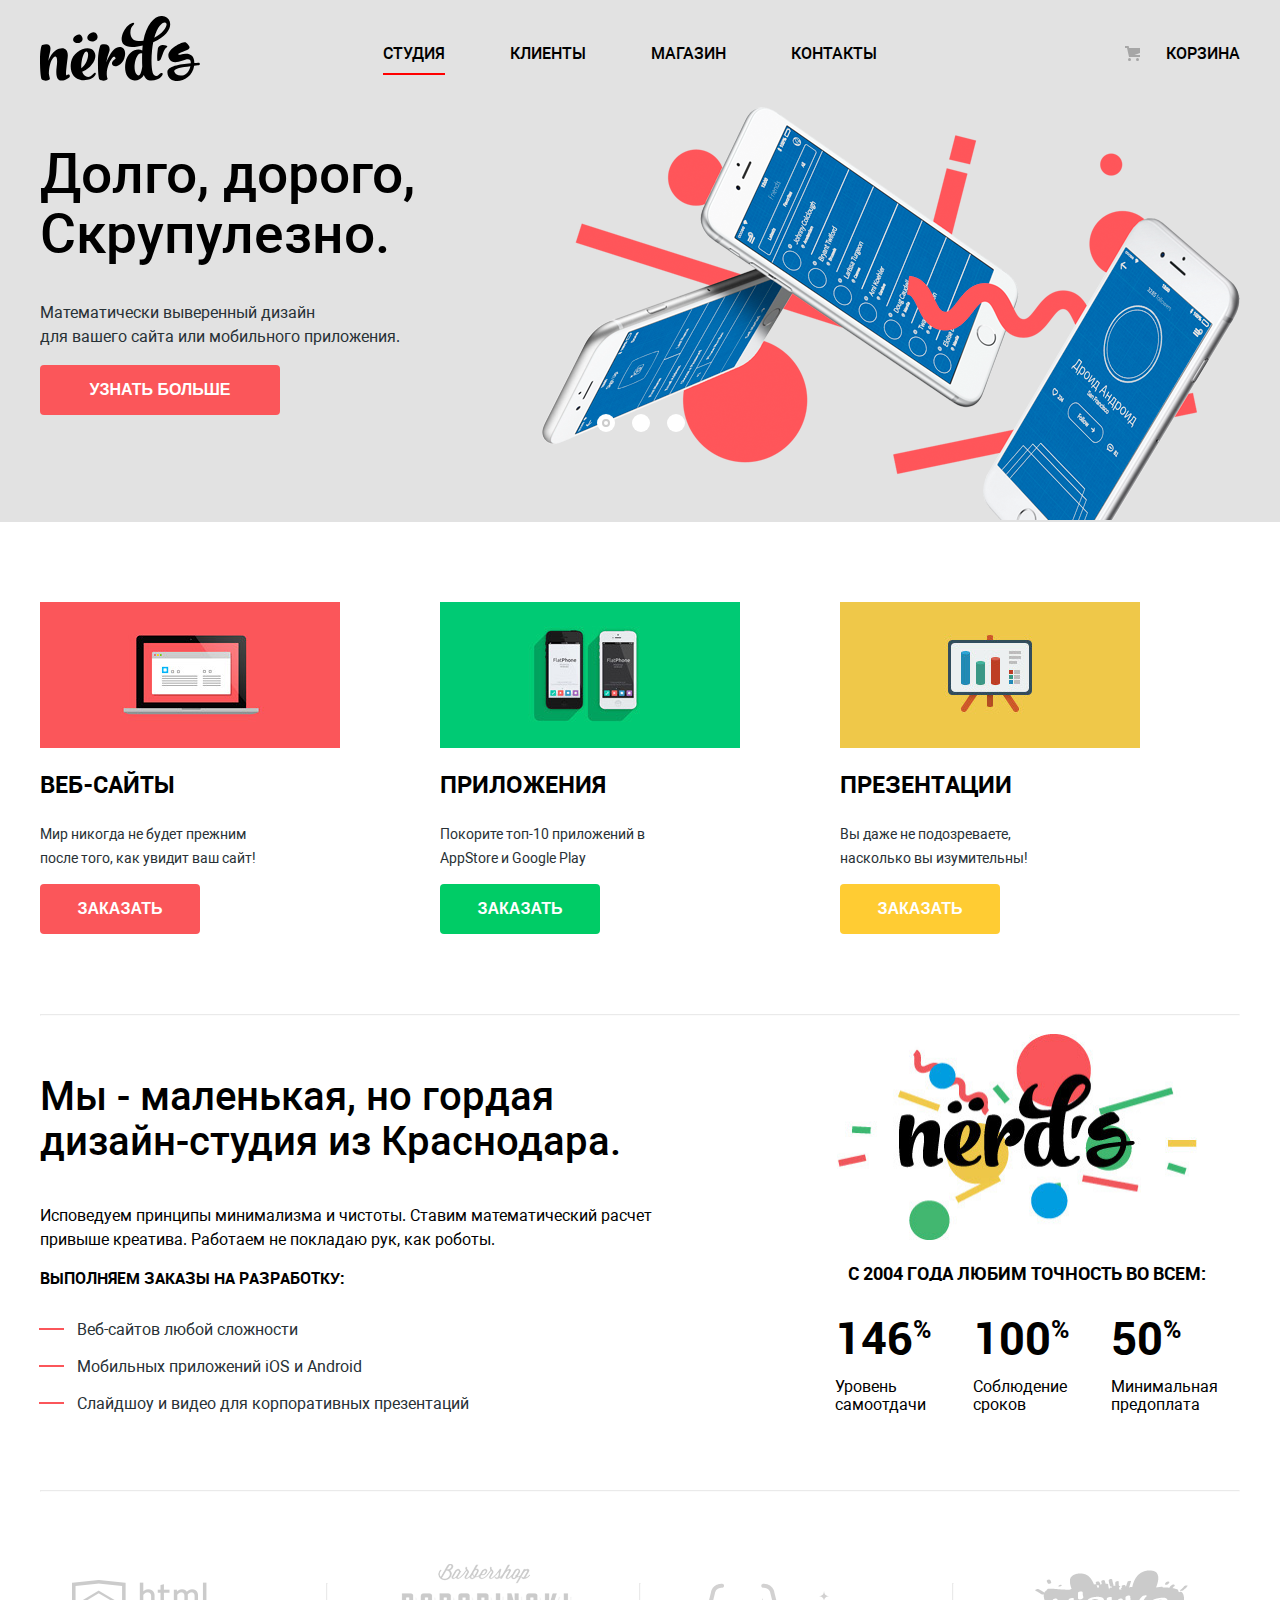
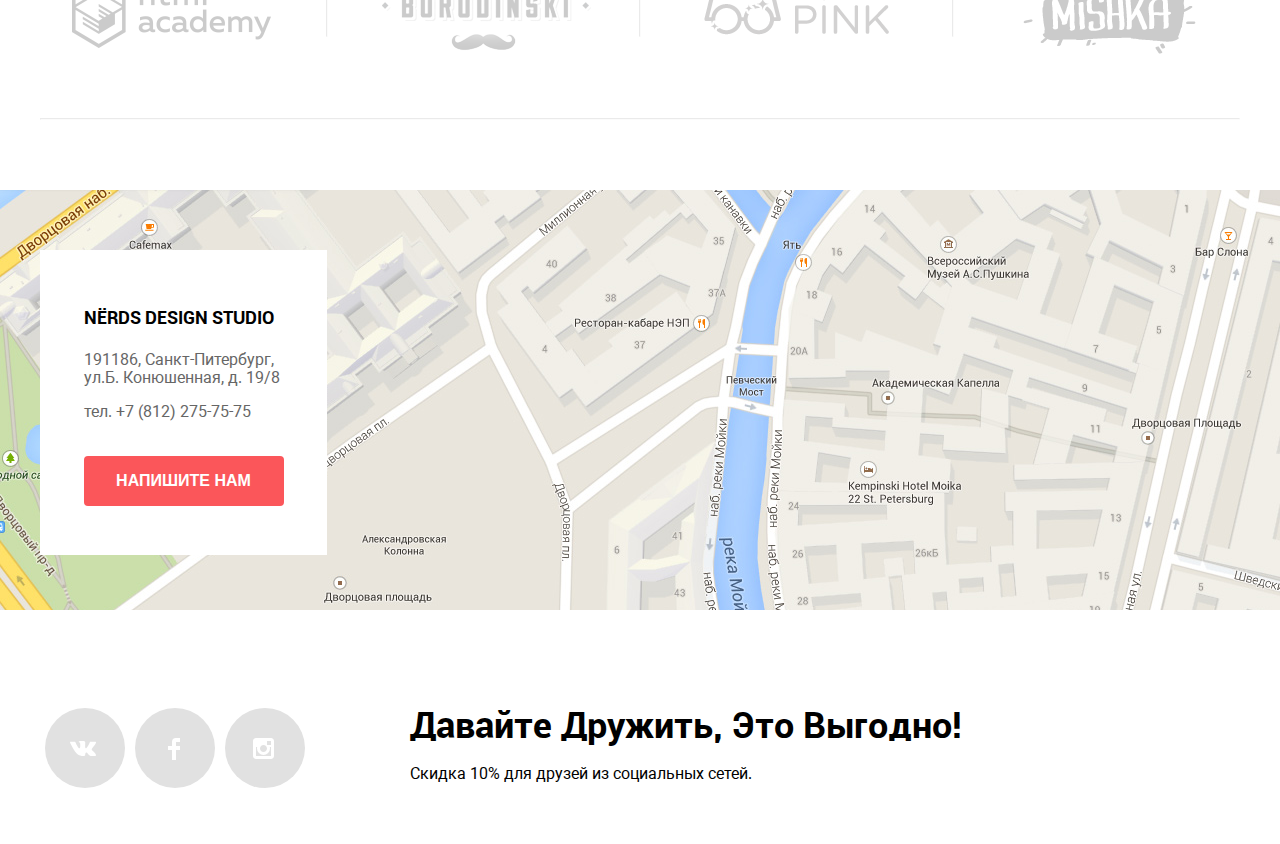
==== index.html @ abd03e22 "Some edits for modal window" ====
﻿<!DOCTYPE html>
<html lang="ru">
<head>
    <meta charset="UTF-8">
    <title>Главная страница "Nerd's"</title>
    <link rel="stylesheet" href="css/Style.css">
</head>
<body>
    <div class="blur">
        <header class = "main-header">
        <div class = "wrapper">
            <nav class = "main-navigation">
                <ul class = "logo-list">
                    <li class = "navigation-item navigation-main-logo">
                        <a href = "#" class = "navigation-item main-logo">
                            <img src = "img/svg/nerds-logo.svg" alt = "Логотип Nerd's" width = "160" height = "65">
                        </a>
                    </li>
                </ul>
                <ul class = "navigation-list">
                    <li class = "navigation-item navigation-item-selected"><a href = "#">Студия</a></li>
                    <li class = "navigation-item"><a href = "#">Клиенты</a></li>
                    <li class = "navigation-item"><a href = "catalog.html">Магазин</a></li>
                    <li class = "navigation-item"><a href = "#">Контакты</a></li>
                </ul>
                <ul class = "navigation-backet">
                    <li class = "navigation-item navigation-backet-item"><a href = "#">Корзина</a></li>
                </ul>
            </nav>
            <section class = "slider-advantages">
                <h1 class = "visually-hidden">Преимущества</h1>
                <ul class = "slider">
                    <li class = "slider-item slide-1  active">
                        <h1 class = "slider-advantage-title">
                            Долго, дорого, <br>
                            Скрупулезно.
                        </h1>
                        <p>
                            Математически выверенный дизайн <br>
                            для вашего сайта или мобильного приложения.
                        </p>
                        <button class = "advantage-button button-red button">
                            Узнать больше
                        </button>
                    </li>
                    <li class= " slider-item slide-2" >
                        <h1 class = "slider-advantage-title">
                            Любим математику<br>
                            как никто другой.
                        </h1>
                        <p>
                            Никакого креатива, только математические формулы <br>
                            для расчета идеальных пропорций.
                        </p>
                        <button class = "advantage-button button-red button">
                            Узнать больше
                        </button>
                    </li>
                    <li class = "slider-item slide-3">
                        <h1 class = "slider-advantage-title">
                            Только ночь, <br>
                            только хардкор.
                        </h1>
                        <p>
                            Работать днем, Как все? Мы против этого <br>
                            Ближе к полуночи работа только начинается.
                        </p>
                        <button class = "advantage-button button-red button">
                            Узнать больше
                        </button>
                    </li>
                </ul>
                <div class = "control-panel">
                    <span class = "slide-button select" id = "slide-1-radio"></span>
                    <span class = "slide-button" id = "slide-2-radio"></span>
                    <span class = "slide-button" id = "slide-3-radio"></span>
                </div>
            </section>
        </div>
        </header>
        <main>
        <div class = "wrapper">
            <section class = "products-nerds">
                <h1 class = "visually-hidden">Продукция</h1>
                <ul class = "product-list">
                    <li class = "product-item">
                        <img src = "img/index_products/web.jpg" width = "300" height="146" alt = "Веб-сайты">
                        <h2>Веб-сайты</h2>
                        <p> 
                            Мир никогда не будет прежним <br>
                            после того, как увидит ваш сайт!
                        </p>
                        <button class = "product-button button-red button">Заказать</button>
                    </li>
                    <li class = "product-item">
                        <img src = "img/index_products/app.jpg" width = "300" height="146" alt = "Приложения">
                        <h2>Приложения</h2>
                        <p> 
                            Покорите топ-10 приложений в <br>
                            AppStore и Google Play
                        </p>
                        <button class = "product-button button-green button">Заказать</button>
                    </li>
                    <li class = "product-item">
                        <img src = "img/index_products/presentation.jpg" width = "300" height="146" alt = "Презентации">
                        <h2>Презентации</h2>
                        <p> 
                            Вы даже не подозреваете, <br>
                            насколько вы изумительны!
                        </p>
                        <button class = "product-button button-yellow button">Заказать</button>
                    </li>
                </ul>
            </section>
            <hr>
            <section class = "about-us">
                    <h1 class = "visually-hidden"> О нас</h1>
                    <section class = "summary">
                        <h3>
                            Мы - маленькая, но гордая<br>
                            дизайн-студия из Краснодара.
                        </h3>
                        <p>
                            Исповедуем принципы минимализма и чистоты. Ставим математический расчет <br>
                            привыше креатива. Работаем не покладаю рук, как роботы.
                        </p>
                        <ul class = "order-type-list">
                            <h2>Выполняем заказы на разработку:</h2>
                            <li class = "order-type-item">Веб-сайтов любой сложности</li>
                            <li class = "order-type-item">Мобильных приложений iOS и Android</li>
                            <li class = "order-type-item">Слайдшоу и видео для корпоративных презентаций</li>
                        </ul>
                    </section>
                    <section class = "statistic">
                        <h1 class = "visually-hidden">Статистика</h1>
                        <img src = "img/index_products/nerds_logo_about.jpg" alt = "Логотип Nerds" width = "360" height = "206" >
                        <table class = "statistic">
                            <caption><h4>С 2004 года любим точность во всем:</h4></caption>
                            <tr class = "procent">
                                <td>146<sup>%</sup></td>
                                <td>100<sup>%</sup></td>
                                <td>50<sup>%</sup></td>
                            </tr>
                            <tr class = "lvl">
                                <td>
                                    Уровень<br>
                                    самоотдачи
                                </td>
                                <td>
                                    Соблюдение <br> 
                                    сроков
                                </td>
                                <td>
                                    Минимальная <br>
                                    предоплата
                                </td>
                            </tr>
                        </table>
                    </section>
            </section>
            <hr>
        </div>
            <div class = "wrapper">
                <section class = "partners">
                    <h1 class = "visually-hidden">Партнеры</h1>
                    <ul class="partners-list">
                        <li class="partners-item"><a href="#"><img src="img/partners/html_academy.png" alt="HTML Academy"></a></li><hr>
                        <li class="partners-item"><a href="#"><img src="img/partners/borodinski.png" alt="Barbershop Borodinski"></a></li><hr>
                        <li class="partners-item"><a href="#"><img src="img/partners/pink.png" alt="Pink"></a></li><hr>
                        <li class="partners-item"><a href="#"><img src="img/partners/mishka.png" alt="Mishka"></a></li>
                    </ul>
                </section>
                <hr>
            </div>
            <section class = "our-location">
                <div class = "wrapper">
                    <h1 class = "visually-hidden">Контактные данные</h1>
                    <div class = "address">
                            <h2>NЁRDS DESIGN STUDIO</h2>
                            <p>191186, Санкт-Питербург,<br>
                            ул.Б. Конюшенная, д. 19/8</p>
                            <p>тел. +7 (812) 275-75-75</p>
                            <br>
                            <button class = "modal-call button button-red">Напишите нам</button>
                    </div>
                </div>
            </section>
        </main>
        <div class = "wrapper">
        <footer class = "main-footer">
            <div class = "social">
                <ul class = "social-list">
                    <li class="social-item"><a class = "social-icon social-icon-vk" href="#"><span class="visually-hidden">Вконтакте</span></a></li>
                    <li class="social-item"><a class = "social-icon social-icon-fb" href="#"><span class="visually-hidden">Фейсбук</span></a></li>
                    <li class="social-item"><a class = "social-icon social-icon-inst" href="#"><span class="visually-hidden">Инстаграм</span></a></li>
                </ul>
                <div class = "text-footer">
                    <h4>Давайте дружить, это выгодно!</h4>
                    <p>Скидка 10% для друзей из социальных сетей.</p>
                </div>
            </div>
        </footer>
        </div>
    </div>
    <section class = "modal-window">
            <div class = "modal-wrapper">
                <span class="close-cross"></span>
                <h2 class = "modal-title">Напишите нам</h2>
                <form id = "modal" class = "modal-form" method = "post" action = "action.php">
                    <label>Ваше имя:<br>
                        <input type = "text" placeholder = "Представьтесь, пожалуйста" id = "user-name">
                    </label>
                    <label>Ваш e-mail:<br>
                        <input type = "email" placeholder = "Для отправки ответа" id = "user-email">
                    </label>
                    <label>Текст письма:<br>
                        <textarea placeholder = "В свободной форме" id = "user-text"></textarea>
                    </label>
                </form>
                <button class = "button button-red modal-button" type = "submit" form = "modal">Отправить</button>
            </div>
        </section>
    <script rel = "text/javascript" src = "JS/Script.JS"></script>
</body>
</html>
---- css/Style.css ----
@font-face{
    font-family: "Roboto";
    src:url("../fonts/roboto.woff") format('woff'),
        url("/fonts/roboto.woff2") format('woff2');
    font-weight: 400;
}

@font-face{
    font-family: "Roboto";
    src:url("../fonts/robotomedium.woff") format('woff'),
        url("../fonts/robotomedium.woff2") format('woff2');
        font-weight: 600;
}
@font-face{
    font-family: "Roboto";
    src:url("../fonts/robotobold.woff") format('woff'),
        url("../fonts/robotobold.woff2") format('woff2');
        font-weight: 700;
}
/*-----------------Общие стили------------------- */

.visually-hidden{
    display: none;
}

ul{
    padding: 0px;
}

:root{
    --grey-text: #283136;
    --red:#fb565a;
    --green: #00cc66;
    --yellow: #ffcc33;
    --hover-red: #e74246;
    --hover-green: #00bc6c;
    --hover-yellow: #eab534;
    --active-red: #d7373b;
    --active-green: #00aa62;
    --active-yellow: #e5a722;
    --shadow-red: #c13135;
    --shadow-green: #009966;
    --shadow-yellow: #ce961f;
}

/*Состояния кнопок-ссылок*/
.button-red{
    background: var(--red);
}

.button-green{
    background: var(--green);
}

.button-yellow{
    background: var(--yellow);
}

.button-red:hover{
    background: var(--hover-red);
}

.button-red:active{
    color: rgba(255,255,255,0.2);

    background: var(--active-red);
    box-shadow: inset 0px 3px var(--shadow-red);
}

.button-green:hover{
    background: var(--hover-green);
}

.button-green:active{
    color: rgba(255,255,255,0.2);

    background: var(--active-green);
    box-shadow: inset 0px 3px var(--shadow-green);
}

.button-yellow:hover{
    background: var(--hover-yellow);
}

.button-yellow:active{
    color: rgba(255,255,255,0.2);

    background: var(--active-yellow);
    box-shadow: inset 0px 3px var(--shadow-yellow);
}

.button{
    display: inline-block;

    border: none;
    border-radius: 4px;

    font-size: 16px;
    line-height: 18px;
    font-weight: 600;
    color: #fff;
    text-transform: uppercase;
    text-align: center;

    width: 160px;
    height: 50px;

    cursor: pointer;
}

hr{
    background: #eeeeee;
    opacity: 0.2;
}

body{
    margin: 0px;
    padding: 0px;

    font-family: 'Roboto','TimesNewRoman',sans-serif;
    background: #fff;
}

td{
    padding: 5px 20px;
}

/*----------------- Навигация ------------------- */
.wrapper{ /*Центровщик*/
    width: 1200px;
    margin: 0 auto;
    padding: 0px 20px;
}

.main-header{
    background-color:#e2e2e2;
}

.main-navigation{
    display: flex;
    justify-content: space-between;
    width: 100%;
}

.main-navigation > ul{
    list-style: none;
}

.navigation-list{
    display: flex;
    flex-direction: row;
    justify-content: space-around;
    align-items: center;
    flex-wrap: wrap;
    
    width: 560px;
}

.main-logo > img:hover{
    opacity: 0.7;
}

.main-logo > img:active{
    opacity: 0.3;
}

.navigation-main-logo{
    justify-content: left;
}

.navigation-item > a{
    font-size: 16px;
    line-height:30px;
    font-weight: 600;
    color: #000;
    text-transform: uppercase;
    text-decoration: none;
}

.navigation-item > a:hover{
    color: #fb565a;
}

.navigation-item > a:active{
    color: #000;
    opacity: 0.2;
}

.navigation-item-selected > a{
    border-bottom: 2px solid red;
    padding-bottom: 10px;
}

.navigation-backet{
    display: flex;
    align-items: center;
    flex-wrap: wrap;
    justify-content: right;
    width: 180px;

    background-image: url("../img/svg/cart-icon.svg");
    background-repeat: no-repeat;
    background-position-y: 30px;
    background-position-x: 65px;
}

.navigation-backet-item{
    display: inline-flex;
}

/*-----------------Слайдер------------------- */

.slider-advantages{
    overflow: hidden;
    height: 415px;
    position: relative;
}   

.slider{
    position: absolute;
    display: flex; 
    height: 100%;
    width: 3480px;
    margin: 0;
    transition: all 1s ease 0s;

    list-style: none;
}

.slider-item{
    display: block;
    flex-shrink: 0;

    width: 1200px;
    height: 415px;
    transition: all 1s ease 0s;
}

.slide-1{
    background-image: url("../img/index_products/slide1.png"); 
    background-repeat: no-repeat;
    background-position-x: right;   
}

.slide-2{
    background-image: url("../img/index_products/slide2.png"); 
    background-repeat: no-repeat;
    background-position-x: right;
}

.slide-3{
    background-image: url("../img/index_products/slide3.png"); 
    background-repeat: no-repeat;
    background-position-x: right;
}

.slider-advantage-title{
    font-size: 55px;
    line-height:60px;
    font-weight: 600;

    color: #000;

    text-decoration: none;
}

.slider-item > p{
    font-size: 16px;
    line-height: 24px;
    font-weight: 400;
    color: var(--grey-text);
}


.control-panel{
    position: absolute;
    display: flex;

    bottom: 90px;
    left: 45%;     
}

.slide-button{
    width: 18px;
    height: 18px;

    position: relative;
    z-index: 2;

    display: inline-flex;

    margin-left: 17px;

    background-color: #fff;
    /* border: 2px solid #fb565a; */
    border-radius: 50%;

    cursor: pointer;
}

.select::before{
    content: '';

    position: absolute;
    left: 5px;
    top: 5px;

    width: 4px;
    height: 4px;
    border: 2px solid #ccc;
    border-radius: 20px; 
    background-color: #fff;
}

.advantage-button{
    width: 240px;
    height: 50px;
}

/*-----------------------Продукция--------------*/

.product-list{
    margin-top: 80px;
    margin-bottom: 80px;

    display: flex;
    flex-direction: row;
    justify-content: space-between;
    width: 1100px;

    list-style: none;
}

.product-item > h2{
    font-size: 24px;
    line-height: 30px;
    font-weight: 700;
    text-transform: uppercase;
}

.product-item > p{
    font-size: 14px;
    line-height: 24px;
    font-weight: 400;
    color: var(--grey-text);
}

/*-----------------О нас------------------- */
.about-us{
    padding-top: 10px;
    padding-bottom: 50px;

    display: flex;
    justify-content: space-between;
    width: 1200px;
}

.summary{
    padding-right: 20px;

    width: 660px;
}

.summary > h3{
    font-size:40px;
    line-height: 45px;
    font-weight: 600;
}

.summary > p{
    font-size: 16px;
    line-height: 24px;
    font-weight: 400;
}

.order-type-list{
    list-style: none;
}

.order-type-list > h2{

    font-size: 16px;
    line-height: 24px;
    font-weight: bold;
    text-transform: uppercase;
    color:#000;
}

.order-type-item{
    position: relative;
    margin-left: 37px;

    font-size: 16px;
    line-height: 24px;
    font-weight: 400;
    color: var(--grey-text);
}

.order-type-item::before{
    content: "";
    
    position: absolute;
    left: -38px;
    top: 23px;

    display: block;

    height: 2px;
    width: 25px;

    background-image: url("../img/index_products/list-style-img.jpg");
    background-repeat: no-repeat;
    background-position: 0px 0;
}
/*---------------Статистика--------------------*/

.order-type-item{
    padding-top: 13px;
}

.statistic{
    padding-left: 20px;

    display: flex;
    flex-direction: column;
    align-items: center;
}

.statistic > caption > h4{
    font-size: 18px;
    line-height: 24px;
    font-weight: 700;
    text-transform: uppercase;
}

.procent{
    font-size:45px;
    font-weight: 700;
}

sup{
    font-size:25px;
}

.lvl{
    font-size:16px;
    line-height: 18px;
}

/*-------------Партнеры----------------------*/

.partners-list{
    padding-top: 10px;

    display: flex;
    flex-direction: row;
    justify-content: space-between;
    align-items: baseline;

    list-style: none;
}

.partners-list > hr{ 
    margin: auto;
    height: 52px;
}

.partners-item{
    opacity: 0.2;
}

.partners-item:hover{
    opacity: 1;
}

.partners-item:active{
    opacity: 0.2;
}

/*------Местоположение-------*/
.our-location{
    margin-top: 70px;

    background-color: #fff;
    background-image: url(../img/index_products/map.jpg);
    height: 420px;
}

.address {
    position: absolute; /* Центровка конрейнера*/
    top: 1850px;
    padding: 49.5px 43.5px;

    background-color: #fff;
}

.address > p{
    font-size:16px;
    line-height:18px;
    font-weight:400;
    color:#666;
}

.address > h2{
    margin-top: 5px;

    font-size:18px;
    line-height:30px;
    font-weight:700;
    text-transform: uppercase;
}

.modal-call{
    width: 200px;
}

/*------Футер-----------*/
.social{
    margin: 50px 0px 40px 0px;

    display: flex;
    flex-direction: row;
    align-items: center;
}

.social-list{
    margin-top: 48px;
    margin-right: 0px;

    display: flex;
    align-items: center;
    flex-direction: row;
    justify-content: space-around;
    width: 270px;

    list-style:none;
}

.social-item > img{
    margin: 10px;
}

.text-footer{
    margin-left: 100px;

}

.text-footer > h4{
    margin-bottom: 0px;

    font-size: 36px;
    line-height: 36px;
    font-weight: 700;
    text-transform: capitalize;
}

.text-footer > p{
    font-size: 16px;
    line-height: 22px;
    font-weight: 400;
}

/*----------feedback форма-------*/

.modal-title{
    font-size: 45px;
    line-height: 45px;
    font-weight: 600;
}

.modal-form > label{
    font-size: 16px;
    line-height: 18px;
    font-weight: 700;
}

.social-icon{
    position: relative;
    float: left;
    width: 80px;
    height: 80px;
    border-radius: 50%;
    background: #e1e1e1;
}
.social-icon:hover{
    background: #e74246;
}
.social-icon:focus{
    background: #d7373b;
    box-shadow: inset 0px 3px #c13135;
    
}

.icon-cart-icon::before {
    content: url("../img/svg/cart-icon.svg");
    color: #fff;
}
.social-icon-fb::before {
    content: url("../img/svg/fb-icon.svg");
    color: #fff;
}
.social-icon-inst::before {
    content: url("../img/svg/insta-icon.svg");
    color: #fff;
}
.social-icon-vk::before {
    content: url("../img/svg/vk-icon.svg");
    color: #fff;
}

.social-icon-vk::before, .icon-cart-icon::before,
.social-icon-fb::before, .social-icon-inst::before{
    position: absolute;
    left: 25px;
    top: 33px;
}
.social-icon-fb::before{
    left: 33px;
    top: 30px;
}
.social-icon-inst:before{
    left: 28px;
    top: 30px;
}

.social-icon-fb:focus:before,
.social-icon-inst:focus:before,
.social-icon-vk:focus:before{
    opacity: 0.3;
}

/*--------Модальное окно-----------*/

.modal-window{
    position: fixed; 
    left: 240px;
    top: 2600px;
    width: 960px;
    height: 590px;
    margin: 100px auto;
    background-color: #fff;
    box-shadow: 0 20px 30px rgba(0,0,0,0.5);
}

.modal-wrapper{
    position: relative;

    padding-left: 84px;
    padding-right: 84px;
    padding-bottom: 100px;
    padding-top: 20px;

    box-sizing: border-box;
}

.modal-form{
    width: 773px;
    display: flex;
    flex-direction: row;
    flex-wrap: wrap;
}

.modal-form input{
    width: 350px;
    height: 45px;

    margin-top: 10px;
    padding-left: 14px;

    border-radius: 3px;
    border-color: #ccc;
    box-sizing: border-box;

    font-family: inherit;
    font-size: 16px;
    line-height: 18px;
    opacity: 0.5;
}

.modal-form label:nth-child(2){
    margin-left: 73px;
    margin-bottom: 30px;
}

.modal-form label:nth-child(3){
    flex-grow: 1;
}

.modal-form label:nth-child(3) textarea{
    width:100%;
    height: 120px;

    margin-top: 10px;
    margin-bottom: 47px;
    padding-left: 13px;
    padding-top: 11px;

    box-sizing: border-box;
    border-radius: 3px;
    
    font-family: inherit;
    font-size: 16px;
    line-height: 18px;
    opacity: 0.5;
}
.modal-button{
    font-family: inherit;
    width: 260px;
    font-weight: 600;
}

.close-cross{
    position: absolute;
    right: 95px;
    top: 80px;

    display: block;

    width: 21px;
    height: 21px;

    background-image: url("../img/svg/close-cross.svg");

    opacity: 0.3;

    cursor: pointer;
}

.close-cross:hover{
    opacity: 1;
}

.close-cross:active{
    opacity: 0.1;
}
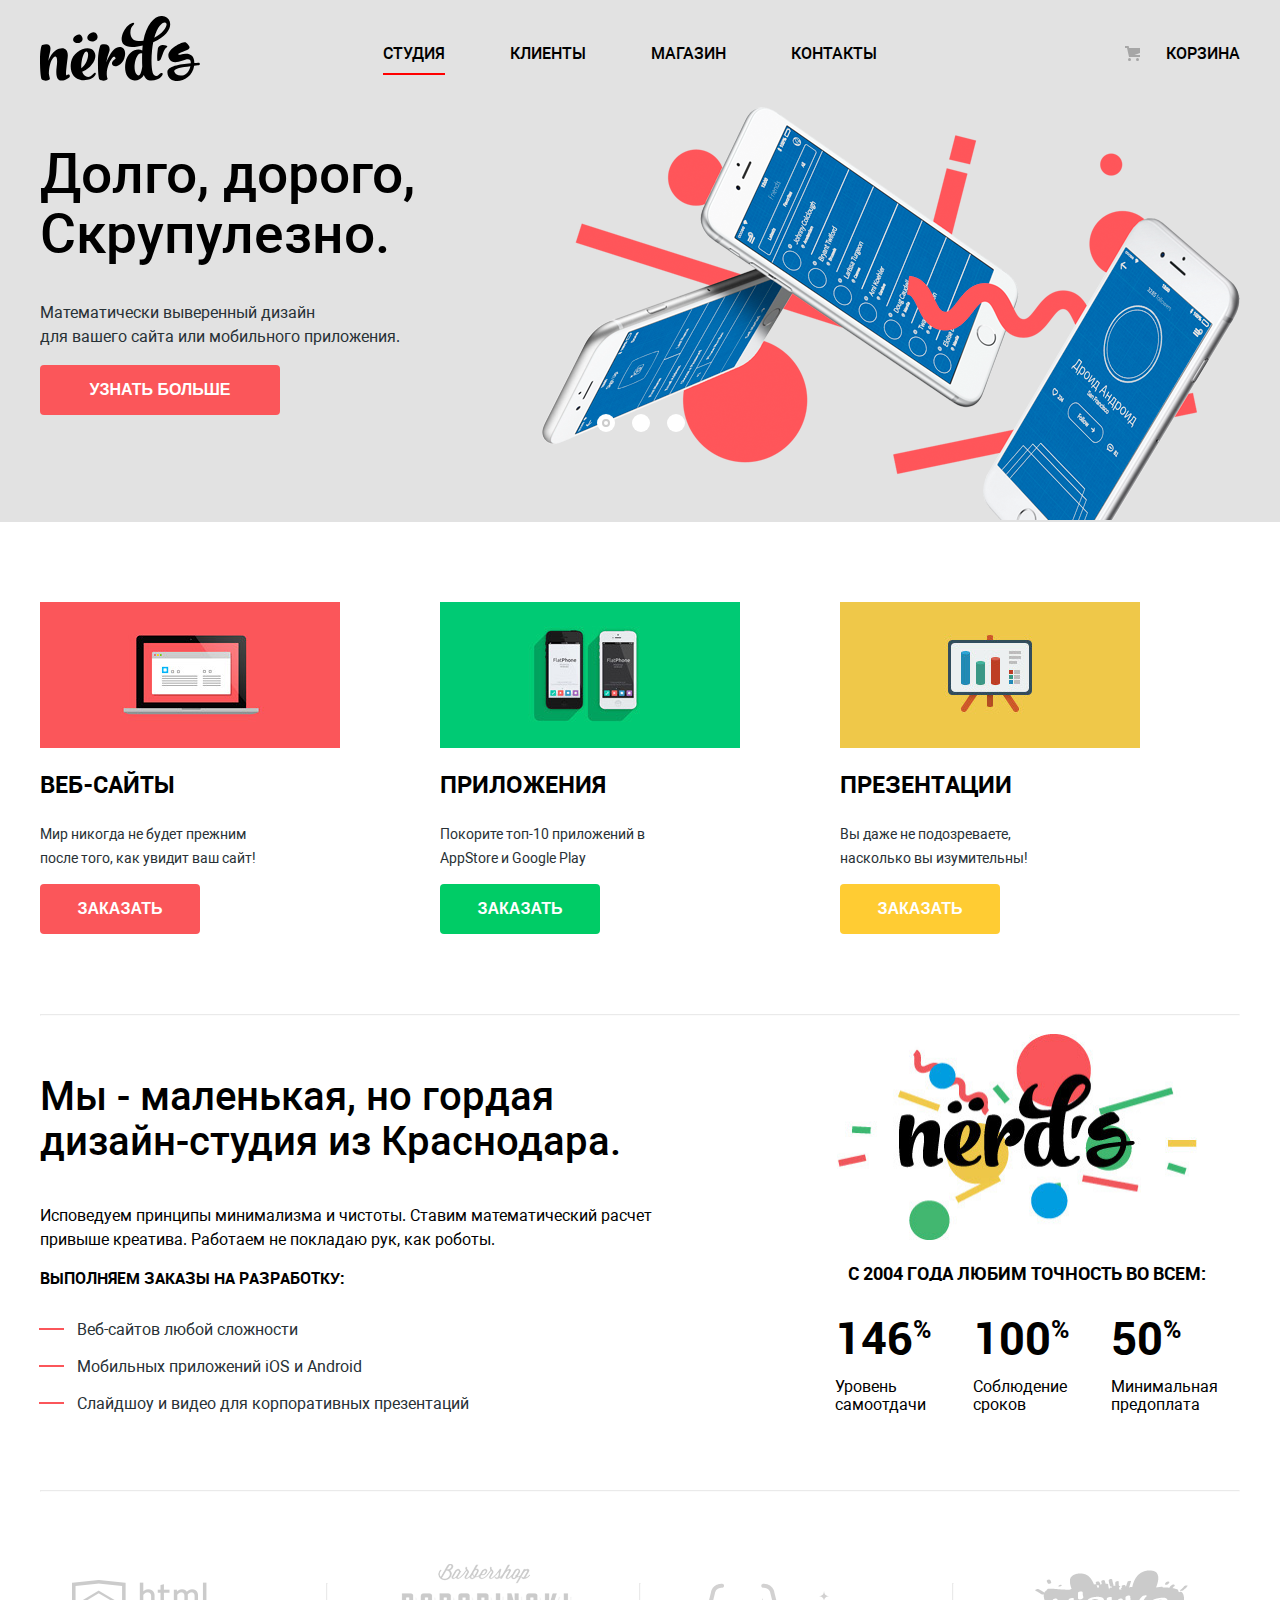
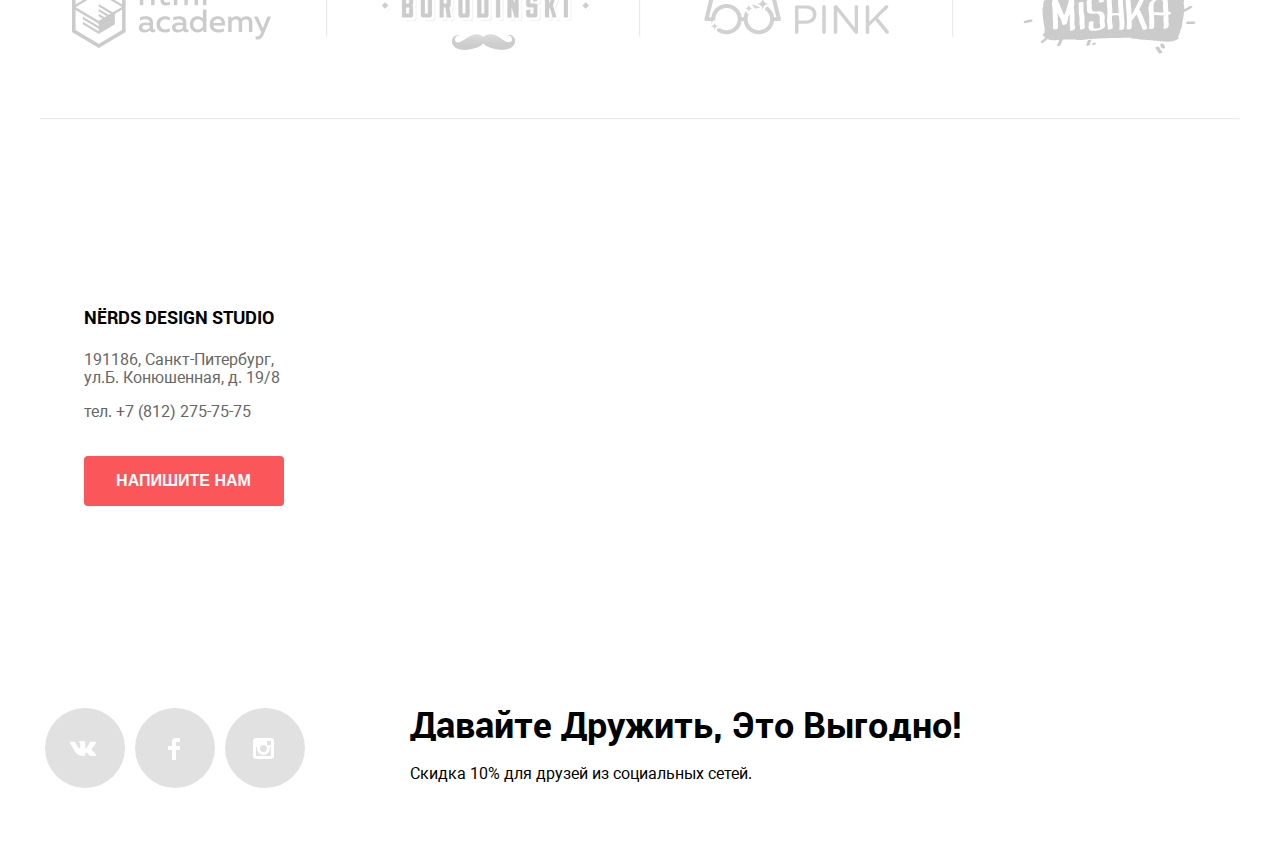
==== commit 987e8ed0: "Added interactive map" ====
--- a/index.html
+++ b/index.html
@@ -4,6 +4,8 @@
     <meta charset="UTF-8">
     <title>Главная страница "Nerd's"</title>
     <link rel="stylesheet" href="css/Style.css">
+    <!-- Скрипт YMAP -->
+    <script src="http://api-maps.yandex.ru/2.1/?lang=ru_RU" type="text/javascript"></script>
 </head>
 <body>
     <div class="blur">
@@ -184,6 +186,7 @@
                             <button class = "modal-call button button-red">Напишите нам</button>
                     </div>
                 </div>
+                <div id="map"></div>
             </section>
         </main>
         <div class = "wrapper">
--- a/css/Style.css
+++ b/css/Style.css
@@ -482,13 +482,30 @@
     margin-top: 70px;
 
     background-color: #fff;
-    background-image: url(../img/index_products/map.jpg);
+    /* background-image: url(../img/index_products/map.jpg); */
     height: 420px;
+}
+
+#map{
+    width: 100%;
+    height: 100%;
+    z-index: 1;
+}
+
+.map-marker{
+    position: absolute;
+    bottom: 0;
+    background-image: url("../img/index_products/map-marker.png");
+
+    width: 350px;
+    height: 190px;
 }
 
 .address {
     position: absolute; /* Центровка конрейнера*/
     top: 1850px;
+    z-index: 2;
+
     padding: 49.5px 43.5px;
 
     background-color: #fff;
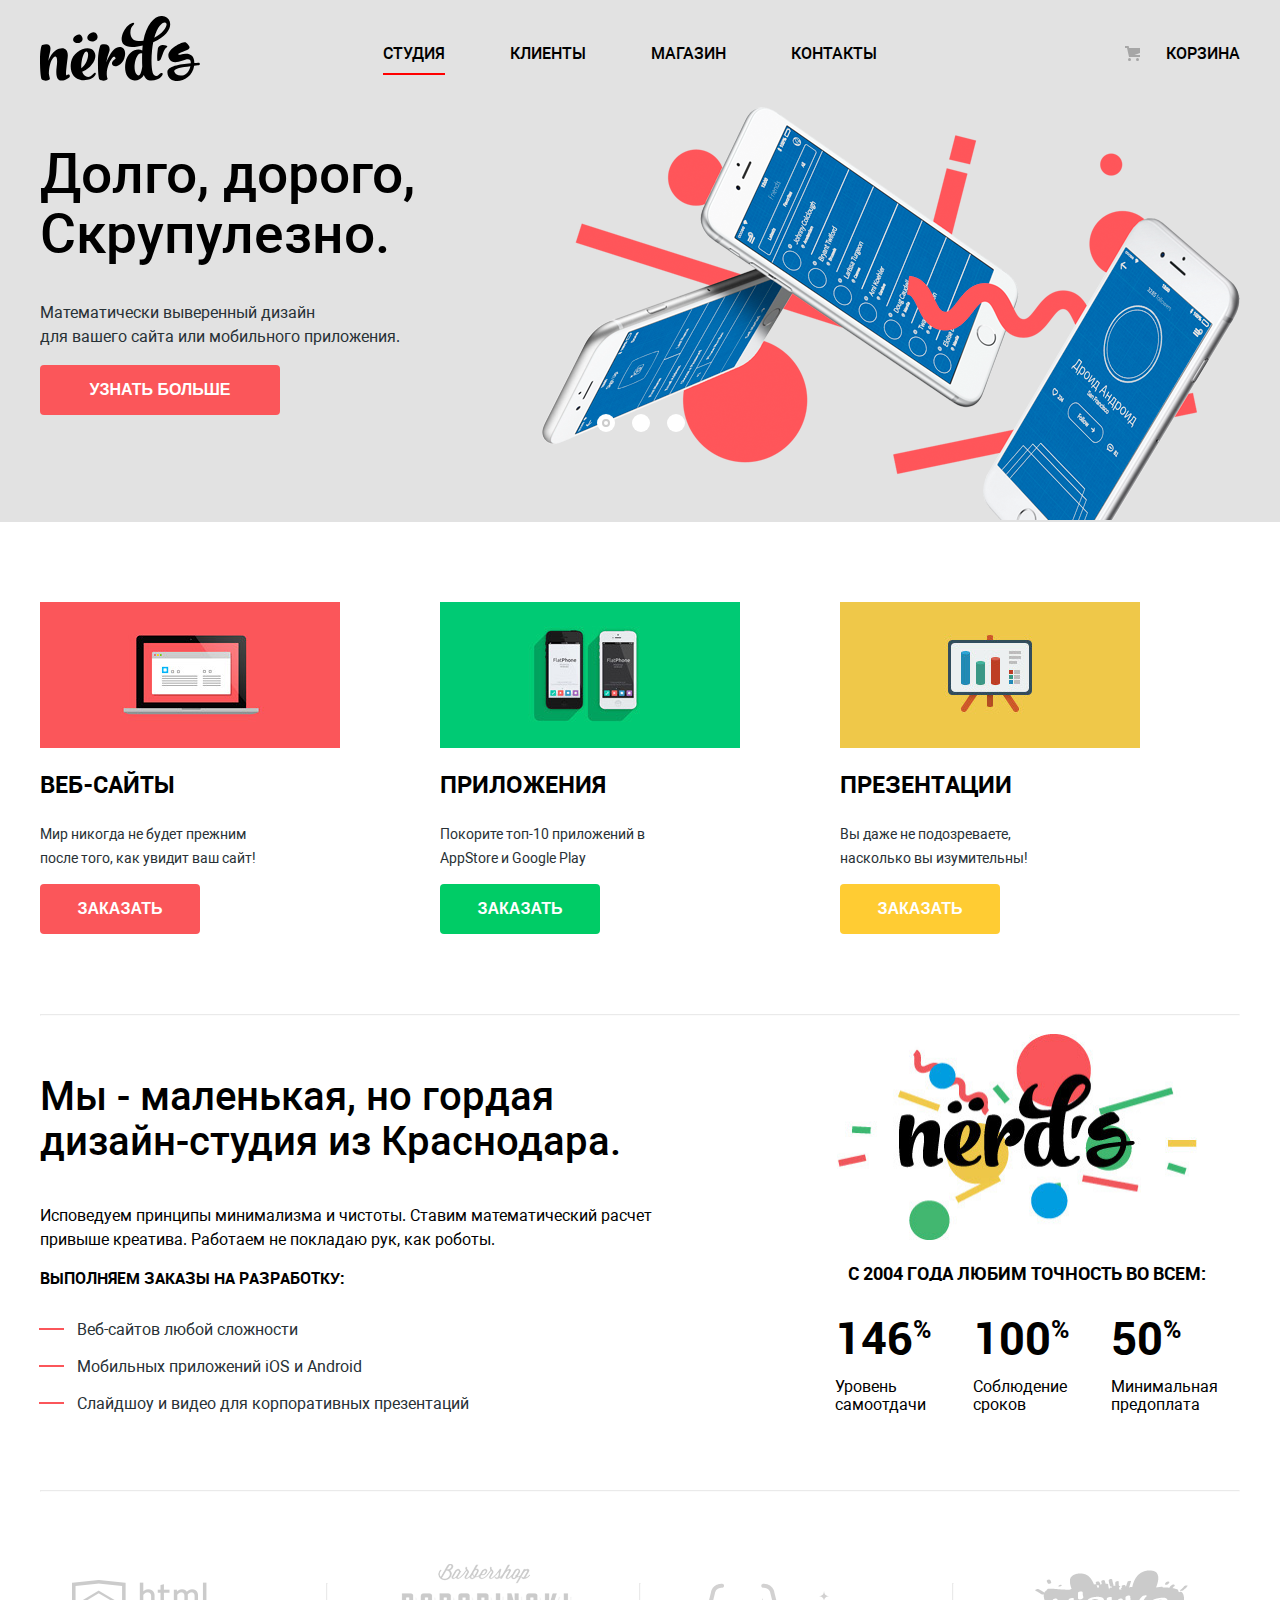
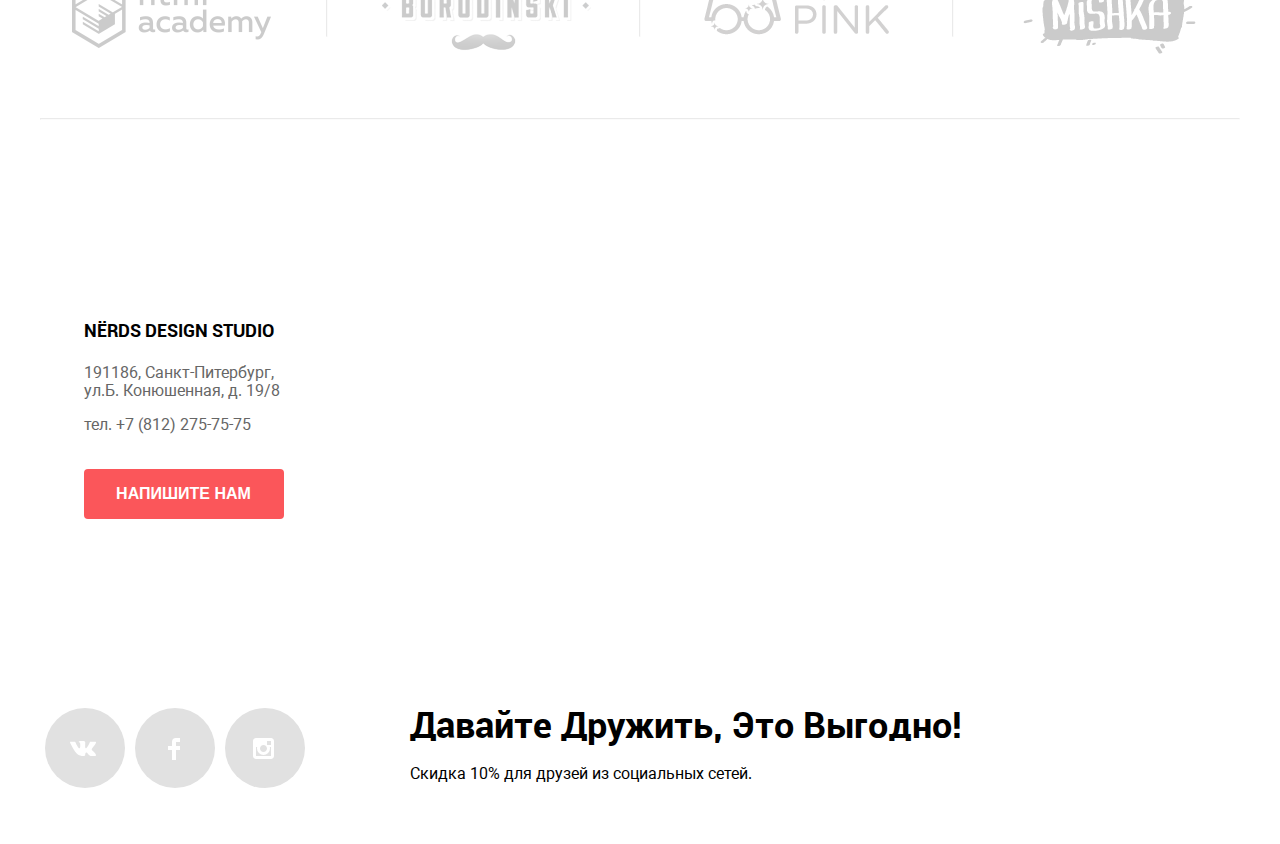
==== commit 90731cca: "Some fix" ====
--- a/index.html
+++ b/index.html
@@ -5,7 +5,7 @@
     <title>Главная страница "Nerd's"</title>
     <link rel="stylesheet" href="css/Style.css">
     <!-- Скрипт YMAP -->
-    <script src="http://api-maps.yandex.ru/2.1/?lang=ru_RU" type="text/javascript"></script>
+    <script src="https://api-maps.yandex.ru/2.1/?apikey=f995437f-03a2-48ba-a815-92262155fffd&lang=ru_RU" type="text/javascript"></script>
 </head>
 <body>
     <div class="blur">
@@ -223,6 +223,7 @@
                 <button class = "button button-red modal-button" type = "submit" form = "modal">Отправить</button>
             </div>
         </section>
-    <script rel = "text/javascript" src = "JS/Script.JS"></script>
+    <script type = "text/javascript" src = "JS/Script.js"></script>
+    <script type = "text/javascript" src = "JS/Map.js"></script>
 </body>
 </html>--- a/css/Style.css
+++ b/css/Style.css
@@ -479,6 +479,8 @@
 
 /*------Местоположение-------*/
 .our-location{
+    position: relative;
+
     margin-top: 70px;
 
     background-color: #fff;
@@ -503,7 +505,7 @@
 
 .address {
     position: absolute; /* Центровка конрейнера*/
-    top: 1850px;
+    top: 73px;
     z-index: 2;
 
     padding: 49.5px 43.5px;
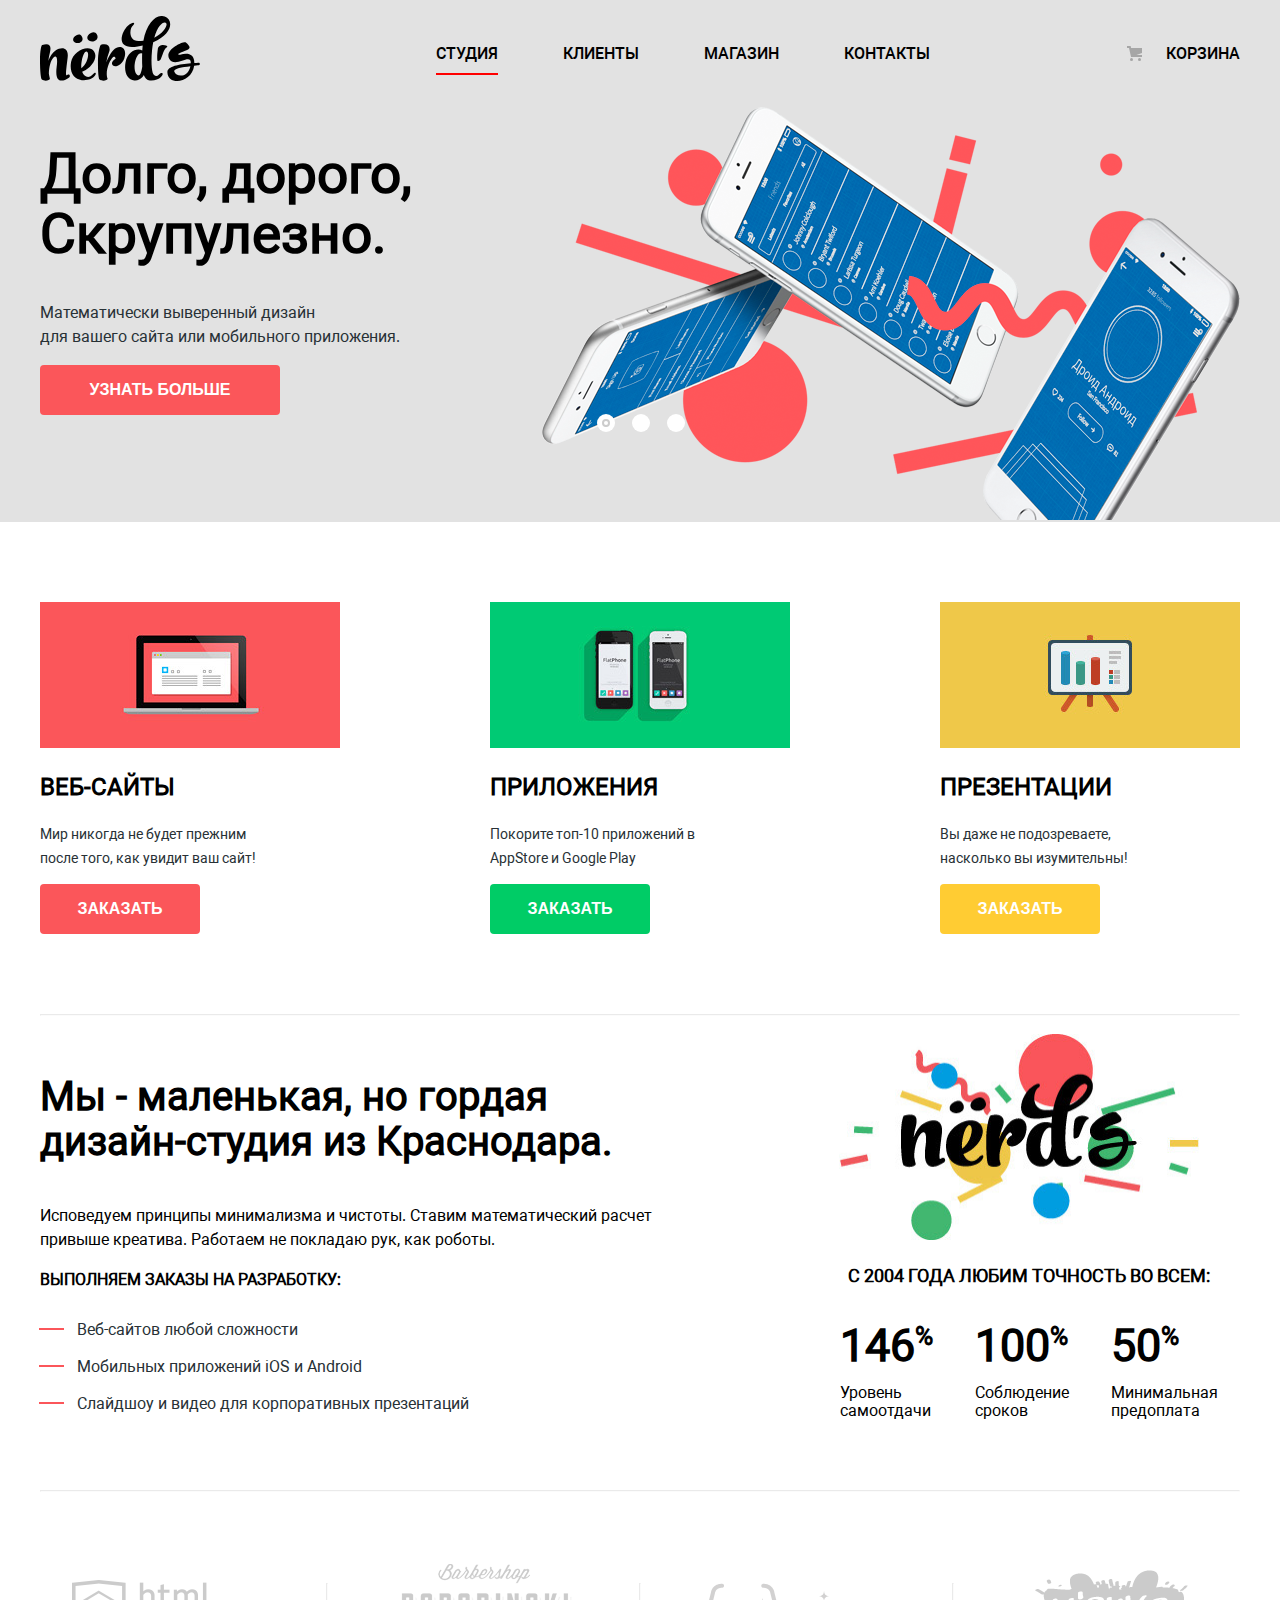
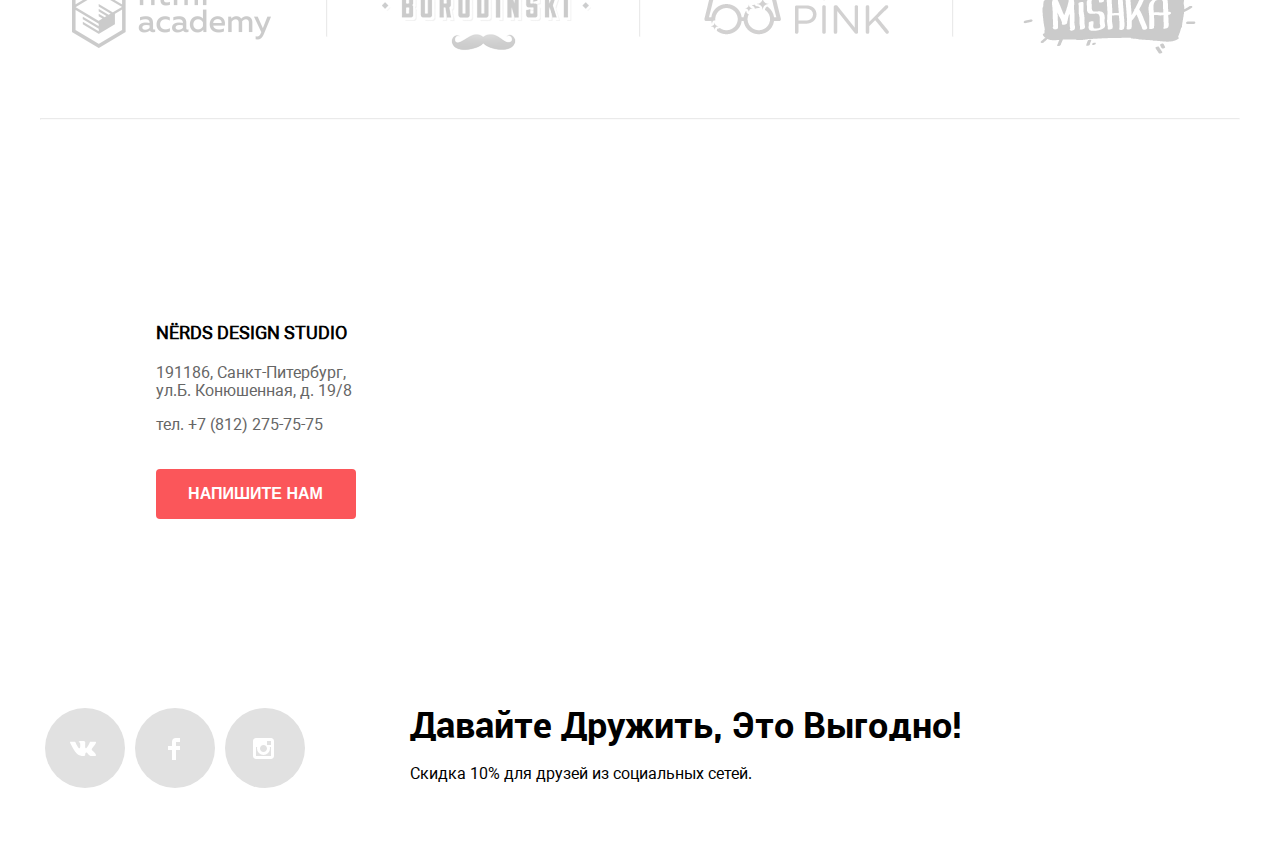
==== commit a9ba303b: "Some bugs fix" ====
--- a/index.html
+++ b/index.html
@@ -224,6 +224,7 @@
             </div>
         </section>
     <script type = "text/javascript" src = "JS/Script.js"></script>
+    <script type = "text/javascript" src = "JS/Modal.js"></script>
     <script type = "text/javascript" src = "JS/Map.js"></script>
 </body>
 </html>--- a/css/Style.css
+++ b/css/Style.css
@@ -1,21 +1,18 @@
 @font-face{
-    font-family: "Roboto";
+    font-family: "RobotoRegular";
     src:url("../fonts/roboto.woff") format('woff'),
         url("/fonts/roboto.woff2") format('woff2');
-    font-weight: 400;
 }
 
 @font-face{
-    font-family: "Roboto";
+    font-family: "RobotoMedium";
     src:url("../fonts/robotomedium.woff") format('woff'),
         url("../fonts/robotomedium.woff2") format('woff2');
-        font-weight: 600;
 }
 @font-face{
-    font-family: "Roboto";
+    font-family: "RobotoBold";
     src:url("../fonts/robotobold.woff") format('woff'),
         url("../fonts/robotobold.woff2") format('woff2');
-        font-weight: 700;
 }
 /*-----------------Общие стили------------------- */
 
@@ -25,68 +22,54 @@
 
 ul{
     padding: 0px;
-}
-
-:root{
-    --grey-text: #283136;
-    --red:#fb565a;
-    --green: #00cc66;
-    --yellow: #ffcc33;
-    --hover-red: #e74246;
-    --hover-green: #00bc6c;
-    --hover-yellow: #eab534;
-    --active-red: #d7373b;
-    --active-green: #00aa62;
-    --active-yellow: #e5a722;
-    --shadow-red: #c13135;
-    --shadow-green: #009966;
-    --shadow-yellow: #ce961f;
-}
+    list-style: none;
+}
+
 
 /*Состояния кнопок-ссылок*/
 .button-red{
-    background: var(--red);
+    background: #fb565a;
 }
 
 .button-green{
-    background: var(--green);
+    background: #00cc66;
 }
 
 .button-yellow{
-    background: var(--yellow);
+    background: #ffcc33;
 }
 
 .button-red:hover{
-    background: var(--hover-red);
+    background: #e74246;
 }
 
 .button-red:active{
     color: rgba(255,255,255,0.2);
 
-    background: var(--active-red);
-    box-shadow: inset 0px 3px var(--shadow-red);
+    background: #d7373b;
+    box-shadow: inset 0px 3px #c13135;
 }
 
 .button-green:hover{
-    background: var(--hover-green);
+    background: #00bc6c;
 }
 
 .button-green:active{
     color: rgba(255,255,255,0.2);
 
-    background: var(--active-green);
-    box-shadow: inset 0px 3px var(--shadow-green);
+    background: #00aa62;
+    box-shadow: inset 0px 3px #009966;
 }
 
 .button-yellow:hover{
-    background: var(--hover-yellow);
+    background: #eab534;
 }
 
 .button-yellow:active{
     color: rgba(255,255,255,0.2);
 
-    background: var(--active-yellow);
-    box-shadow: inset 0px 3px var(--shadow-yellow);
+    background: #e5a722;
+    box-shadow: inset 0px 3px #ce961f;
 }
 
 .button{
@@ -117,7 +100,7 @@
     margin: 0px;
     padding: 0px;
 
-    font-family: 'Roboto','TimesNewRoman',sans-serif;
+    font-family: 'RobotoRegular','TimesNewRoman',sans-serif;
     background: #fff;
 }
 
@@ -140,10 +123,6 @@
     display: flex;
     justify-content: space-between;
     width: 100%;
-}
-
-.main-navigation > ul{
-    list-style: none;
 }
 
 .navigation-list{
@@ -171,7 +150,8 @@
 .navigation-item > a{
     font-size: 16px;
     line-height:30px;
-    font-weight: 600;
+    font-weight: 400;
+    font-family: "RobotoMedium";
     color: #000;
     text-transform: uppercase;
     text-decoration: none;
@@ -192,16 +172,26 @@
 }
 
 .navigation-backet{
+    position: relative;
+
     display: flex;
     align-items: center;
     flex-wrap: wrap;
     justify-content: right;
-    width: 180px;
+}
+
+.navigation-backet::before{
+    content: "";
+
+    position: absolute;
+    left: -39px;
+    top: 30px;
+
+    width: 15px;
+    height: 15px;
 
     background-image: url("../img/svg/cart-icon.svg");
     background-repeat: no-repeat;
-    background-position-y: 30px;
-    background-position-x: 65px;
 }
 
 .navigation-backet-item{
@@ -218,13 +208,15 @@
 
 .slider{
     position: absolute;
-    display: flex; 
+    display: flex;
     height: 100%;
     width: 3480px;
     margin: 0;
-    transition: all 1s ease 0s;
-
-    list-style: none;
+    transition: all 1s ease-in-out;
+    -webkit-transition: all 1s ease-in-out;
+    -moz-transition: all 1s ease-in-out;
+    -ms-transition: all 1s ease-in-out;
+    -o-transition: all 1s ease-in-out;
 }
 
 .slider-item{
@@ -268,7 +260,7 @@
     font-size: 16px;
     line-height: 24px;
     font-weight: 400;
-    color: var(--grey-text);
+    color: #283136;
 }
 
 
@@ -292,7 +284,6 @@
     margin-left: 17px;
 
     background-color: #fff;
-    /* border: 2px solid #fb565a; */
     border-radius: 50%;
 
     cursor: pointer;
@@ -326,9 +317,7 @@
     display: flex;
     flex-direction: row;
     justify-content: space-between;
-    width: 1100px;
-
-    list-style: none;
+    width: 100%;
 }
 
 .product-item > h2{
@@ -342,7 +331,7 @@
     font-size: 14px;
     line-height: 24px;
     font-weight: 400;
-    color: var(--grey-text);
+    color: #283136;
 }
 
 /*-----------------О нас------------------- */
@@ -373,12 +362,7 @@
     font-weight: 400;
 }
 
-.order-type-list{
-    list-style: none;
-}
-
 .order-type-list > h2{
-
     font-size: 16px;
     line-height: 24px;
     font-weight: bold;
@@ -393,7 +377,7 @@
     font-size: 16px;
     line-height: 24px;
     font-weight: 400;
-    color: var(--grey-text);
+    color: #283136;
 }
 
 .order-type-item::before{
@@ -456,8 +440,6 @@
     flex-direction: row;
     justify-content: space-between;
     align-items: baseline;
-
-    list-style: none;
 }
 
 .partners-list > hr{ 
@@ -506,6 +488,7 @@
 .address {
     position: absolute; /* Центровка конрейнера*/
     top: 73px;
+    left: 112px;
     z-index: 2;
 
     padding: 49.5px 43.5px;
@@ -546,6 +529,7 @@
     margin-top: 48px;
     margin-right: 0px;
 
+
     display: flex;
     align-items: center;
     flex-direction: row;
@@ -571,6 +555,7 @@
     line-height: 36px;
     font-weight: 700;
     text-transform: capitalize;
+    font-family: "RobotoBold";
 }
 
 .text-footer > p{
@@ -590,7 +575,7 @@
 .modal-form > label{
     font-size: 16px;
     line-height: 18px;
-    font-weight: 700;
+    font-weight: 600;
 }
 
 .social-icon{
@@ -648,15 +633,358 @@
     opacity: 0.3;
 }
 
+/*-----Catalog.html------*/
+
+.header-title{
+    padding: 9px 0 110px 0;
+
+    text-align: center;
+    font-size: 50px;
+    line-height: 50px;
+    font-weight: 600;
+    font-family: "RobotoMedium";
+}
+
+.sorting{
+    margin-bottom: 33px;
+
+    display: flex;
+    justify-content: space-between;
+    align-items: baseline;
+}
+
+.sorting h2{
+    text-transform: uppercase;
+
+    font-size: 18px;
+    line-height: 18px;
+    font-weight: 700;
+}
+
+.sorting-by{
+    display: flex;
+    width: 363px;
+    flex-direction: row;
+    justify-content: space-between;
+
+    text-transform: uppercase;
+}
+
+.sorting-by-elements a{
+    text-decoration: none;
+    color: #000;
+    opacity: 0.3;
+
+    font-size: 14px;
+    line-height: 18px;
+}
+
+.sorting-by-elements a:hover{
+    opacity: 0.6;
+}
+
+.active-sort a,
+.sorting-by-elements a:active{
+    color: #000;
+    opacity: 1;
+}
+
+.sort-down{
+    display: block;
+    margin-left: 48px;
+
+    width: 0;
+	height: 0;
+	border-left: 8px solid transparent;
+	border-right: 8px solid transparent;
+	border-top: 15px solid RGBA(0,0,0,0.3);
+}
+
+.sort-up{
+    display: block;
+
+    width: 0;
+	height: 0;
+	border-left: 8px solid transparent;
+	border-right: 8px solid transparent;
+	border-bottom: 15px solid RGBA(0,0,0,0.3);
+}
+
+.active-sort-order,
+.sort-up:active{
+    border-bottom-color: #000000;
+    border-top-color: #000000;
+}
+
+.sort-up:hover,
+.sort-down:hover{
+    border-bottom-color: rgba(0,0,0,0.6);
+}
+
+.ready-template{
+    width: 760px;
+}
+
+.wrapper-flex-catalog{
+    display: flex;
+    justify-content: space-between;
+}
+
+.wrapper-flex-template-catalog{
+    display: flex;
+    flex-direction: column;
+}
+
+.template-list{
+    display: flex;
+    flex-direction: row;
+    flex-wrap: wrap;
+    justify-content: space-between;
+}
+
+.buttons-template{
+    position: relative;
+    display: block;
+    width: 360px;
+    height: 40px;
+    border-top-left-radius: 3px;
+    border-top-right-radius: 3px;
+    background: #e9e9e9;
+    transition: all 0.35s ease-in-out;
+    -webkit-transition: all 0.35s ease-in-out;
+    -moz-transition: all 0.35s ease-in-out;
+    -ms-transition: all 0.35s ease-in-out;
+    -o-transition: all 0.35s ease-in-out;
+}
+
+.template-item{
+    position: relative;
+    margin-bottom: 33px;
+    border: 1px solid #e9e9e9;
+    border-top-left-radius: 5px;
+    border-top-right-radius: 5px;
+    width: 360px;
+    height: 616px;
+    transition: all 0.35s ease-in-out;
+    -webkit-transition: all 0.35s ease-in-out;
+    -moz-transition: all 0.35s ease-in-out;
+    -ms-transition: all 0.35s ease-in-out;
+    -o-transition: all 0.35s ease-in-out;
+}
+
+.template-describe{
+    position: absolute;
+    bottom: 0;
+    width: 360px;
+    height: 231px;
+    background: #eee;
+
+    opacity: 0;
+
+    transition:all 0.35s ease-in-out;
+    -webkit-transition:all 0.35s ease-in-out;
+    -moz-transition:all 0.35s ease-in-out;
+    -ms-transition:all 0.35s ease-in-out;
+    -o-transition:all 0.35s ease-in-out;
+}
+
+.button-buy-template{
+    display: inline-block;
+
+    width: 200px;
+}
+
+.template-discribe-wrapper{
+    display: flex;
+    flex-direction: column;
+    align-items: center;
+    align-content: center;
+}
+
+.template-discribe-wrapper h3{
+    font-size: 18px;
+    line-height: 30px;
+    font-weight: 700;
+}
+
+.template-discribe-wrapper span{
+    margin-bottom: 30px;
+
+    font-size: 16px;
+    line-height: 18px;
+    font-weight: 300;
+
+    text-align: center
+}
+
+.template-item:hover .template-describe{
+    opacity: 1;
+}
+
+.template-item:hover{
+    box-shadow: 0px 6px 16px 1px RGBA(0,1,1,0.25);
+}
+
+.template-item:hover .buttons-template{
+    background: #4d4d4d; 
+}
+
+.buttons-template i{
+    position: absolute;
+    top: 13px;
+    left: 38px;
+
+    display: block;
+    width: 14px;
+    height: 14px;
+    background: #fff;
+    border-radius: 50%;
+    -webkit-border-radius: 50%;
+    -moz-border-radius: 50%;
+    -ms-border-radius: 50%;
+    -o-border-radius: 50%;
+}
+
+.buttons-template i::before{
+    content: "";
+    position: absolute;
+    right: 24px;
+
+    display: block;
+    width: 14px;
+    height: 14px;
+    background: #fff;
+    border-radius: 50%;
+    -webkit-border-radius: 50%;
+    -moz-border-radius: 50%;
+    -ms-border-radius: 50%;
+    -o-border-radius: 50%;
+}
+
+
+.buttons-template i::after{
+    content: "";
+    position: absolute;
+    left: 24px;
+
+    display: block;
+    width: 14px;
+    height: 14px;
+    background: #fff;
+    border-radius: 50%;
+    -webkit-border-radius: 50%;
+    -moz-border-radius: 50%;
+    -ms-border-radius: 50%;
+    -o-border-radius: 50%;
+}
+
+.form-sidebar{
+    width: 260px;   
+    min-height: 780px;
+}
+
+.form-sidebar fieldset{
+    border: none;
+    padding:0;
+}
+
+.form-sidebar fieldset:first-child{
+    margin: 0 0 45px 0;
+}
+
+legend{
+    margin: 0 0 14px 0;
+    padding: 0;
+
+    font-size: 18px;
+    line-height: 30px;
+    font-weight: 700;
+    text-transform: uppercase;
+}
+
+.breadcrumbs{
+    display: flex;
+
+    width: 460px;
+}
+
+.breadcrumbs-item{
+    margin-right: 11px;
+    width: 50px;
+    height: 50px;
+    border-radius: 3px;
+    -webkit-border-radius: 3px;
+    -moz-border-radius: 3px;
+    -ms-border-radius: 3px;
+    -o-border-radius: 3px;
+    background: #eee;
+}
+
+.breadcrumbs-item:hover{
+    background: #dfdfdf;
+}
+
+.breadcrumbs-item:active{
+    box-shadow: inset 0px 3px #bfbfbf;
+    background: #d5d5d5;
+}
+
+.breadcrumbs-item:active a{
+    opacity: 0.3;
+}
+
+.breadcrumbs-next{
+    width: 257px;
+
+    text-transform: uppercase;
+}
+
+.breadcrumbs-item a{
+    display: block;
+    margin: 0 auto;
+    padding-top: 15px;
+    padding-bottom: 15px;
+    text-align: center;
+
+    text-decoration: none;
+    font-size: 16px;
+    line-height: 18px;
+    font-weight: 600;
+    color: #000;
+}
+
+.breadcrumbs-select,
+.breadcrumbs-select:hover,
+.breadcrumbs-select:active{
+    box-sizing: content-box;
+
+    width: 44px;
+    height: 44px;
+    background: #fff;
+    border: 3px solid #eee;
+
+    cursor: default
+}
+
+.breadcrumbs-select a{
+    cursor: default;
+
+    padding-top: 12px;
+    padding-bottom: 14px;
+}
+
 /*--------Модальное окно-----------*/
 
 .modal-window{
     position: fixed; 
     left: 240px;
     top: 2600px;
+    z-index: 5;
+
     width: 960px;
     height: 590px;
     margin: 100px auto;
+
     background-color: #fff;
     box-shadow: 0 20px 30px rgba(0,0,0,0.5);
 }
@@ -753,3 +1081,386 @@
     opacity: 0.1;
 }
 
+.range-div{
+    width: 260px;
+    height: 80px;
+    background: #eee;
+    border-radius: 5px;
+    -webkit-border-radius: 5px;
+    -moz-border-radius: 5px;
+    -ms-border-radius: 5px;
+    -o-border-radius: 5px;
+}
+
+.second-label{
+    margin-left: 22px;
+}
+
+input[type="text"]{
+    font-family: 'RobotoRegular','TimesNewRoman',sans-serif;
+    font-size: 16px;
+    line-height: 22px;
+}
+
+/* Настройка бегунка в форме catalog.html */
+input[type=range] {
+    -webkit-appearance: none;
+    margin-left:20px;
+    margin-top: 22px;
+    width: 219px;
+    height: 40px;
+    background: #eee;
+
+    margin-left:15px;
+    margin-top: 2px;
+    width: 225px;
+    height: 36px;
+
+    padding-top:  20px;
+    padding-bottom: 20px;
+}
+
+input[type=range]:focus {
+    outline: none;
+}
+/* Range' track в Chrome */
+input[type=range]::-webkit-slider-runnable-track {
+    width: 100%;
+    height: 2px;
+    cursor: pointer;
+    animation: 0.2s;
+    background: #d7dcde;
+    border-radius: 1.3px;
+}
+
+/* Range' thumb in Chrome*/
+input[type=range]::-webkit-slider-thumb {
+    box-shadow: 0 2.3px #cccdcd;
+    margin-top: -10px;
+    border: 8.3px solid #fff;
+    height: 20px;
+    width: 20px;
+    border-radius: 50%;
+    background: #ababab;
+    cursor: pointer;
+    /*Скрытие дефолтного слайдера */
+    -webkit-appearance: none;
+}
+
+/* Range' track in Mozilla*/
+input[type=range]::-moz-range-track {
+    width: 100%;
+    height: 2px;
+    cursor: pointer;
+    animation: 0.2s;
+    background: #d7dcde;
+    border-radius: 1.3px;
+}
+
+/* Range' thumb in Mozilla*/
+input[type=range]::-moz-range-thumb {
+    box-shadow: 0 2.3px #cccdcd;
+    border: 9px solid #fff;
+    height: 3px;
+    width: 3px;
+    border-radius: 50%;
+    background: #ababab;
+    cursor: pointer;
+}
+
+/* Lower-fill for Mozilla */
+input[type="range"]::-moz-range-progress{
+    background: #00ca74;
+}
+
+/* Upper-fill for Mozilla  */
+input[type="range"]::-moz-range-track {
+    background: #d7dcde;
+}
+
+/* Range' track in ME*/
+input[type=range]::-ms-track {
+    width: 100%;
+    height: 2px;
+    border-color: transparent;
+    cursor: pointer;
+    animation: 0.2s;
+    background: transparent;
+    border-color: transparent;
+    border-width: 16px 0;
+    color: transparent;
+    -webkit-animation: 0.2s;
+}
+
+/* Range' color setting for  lower in ME */
+input[type=range]::-ms-fill-lower {
+    background: #d7dcde;
+    border: none;
+    border-color: transparent;
+    box-shadow: none;
+}
+
+/* Range' color setting for upper in ME */
+input[type=range]::-ms-fill-upper {
+    background: #d7dcde;
+    border: none;
+    border-color: transparent;
+    box-shadow: none;
+}
+
+/* Range' thumb in ME*/
+input[type=range]::-ms-thumb {
+    margin-top: -1px;
+    box-shadow: 0 2.3px #cccdcd;
+    border: 9px solid #fff;
+    height: 4px;
+    width: 4px;
+    border-radius: 50%;
+    background: #ababab;
+    cursor: pointer;
+}
+
+/*Fill upper Range before thumb */
+input[type=range]::-ms-fill-lower {
+    background: #00ca74;
+}
+
+/*Fill upper Range before thumb */
+input[type=range]::-ms-fill-upper {
+    background: #d7dcde;
+}
+
+.form-sidebar input[type = "text"]{
+    margin-left: 10px;
+    margin-top: 14px;
+
+    border: none;
+    height: 38px;
+    width: 80px;
+    background: #eee;
+    border-radius: 3px;
+    -webkit-border-radius: 3px;
+    -moz-border-radius: 3px;
+    -ms-border-radius: 3px;
+    -o-border-radius: 3px;
+
+    font-size: 16px;
+    text-align: center;
+}
+
+.form-button{
+    margin-top: 48px;
+
+    height: 50px;
+    width: 260px;
+
+    color: #000;
+}
+
+.form-button:hover{
+    background: #dfdfdf;
+}
+
+.form-button:active{
+    box-shadow: inset 0 3px #bfbfbf;
+    background: #d5d5d5;
+    color: RGBA(0,0,0,0.3);
+}
+
+.value{
+    display: flex;
+    flex-direction: column;
+    flex-wrap: wrap;
+}
+
+.cost-label{
+    display: flex;
+    justify-content: space-between;
+}
+
+.first-label{
+    display: flex;
+    width: 115px;
+}
+
+.first-label span,
+.second-label span{
+    font-size: 16px;
+    line-height: 68px;
+}
+
+.first-label input{
+    order: 1;
+}
+
+.second-label{
+    display: flex;
+    width: 115px;
+}
+
+.second-label input{
+    order: 1;
+}
+
+.radio__text {
+	position: relative;
+    padding: 0 0 0 40px;
+    cursor: pointer;
+    
+    color: #283136;
+    font-weight: 500;
+    height: 22px;
+    line-height: 26px;
+    font-weight: 500;
+
+    transition: all ease-in-out 0.1s;
+    -webkit-transition: all ease-in-out 0.1s;
+    -moz-transition: all ease-in-out 0.1s;
+    -ms-transition: all ease-in-out 0.1s;
+    -o-transition: all ease-in-out 0.1s;
+}
+.radio__text:before {
+    content: '';
+    position: absolute;
+    top: -3px;
+    left: 0;
+    width: 18px;
+    height: 18px;
+    border: 5px solid RGBA(77,77,77,0.4);
+    border-radius: 50%;
+    background: #FFF;
+    transition: all ease-in-out 0.2s;
+    -webkit-transition: all ease-in-out 0.2s;
+    -moz-transition: all ease-in-out 0.2s;
+    -ms-transition: all ease-in-out 0.2s;
+    -o-transition: all ease-in-out 0.2s;
+}
+.radio__text:after {
+    content: '';
+    position: absolute;
+    top: 7px;
+    left: 11px;
+    width: 7px;
+    height: 7px;
+    border-radius: 50%;
+    background: RGBA(77,77,77,0.4);
+    opacity: 0;
+    transform: scale(0);
+    transition: all ease-in-out 0.2s;
+    -webkit-transition: all ease-in-out 0.2s;
+    -moz-transition: all ease-in-out 0.2s;
+    -ms-transition: all ease-in-out 0.2s;
+    -o-transition: all ease-in-out 0.2s;
+}
+.radio input:checked + .radio__text:after {
+    opacity: 1;
+    transform: scale(1);
+    -webkit-transform: scale(1);
+    -moz-transform: scale(1);
+    -ms-transform: scale(1);
+    -o-transform: scale(1);
+}
+.radio input:hover + .radio__text:before{
+    border-color: RGBA(77,77,77,1);
+}
+.radio input:hover + .radio__text:after{
+    background: RGBA(77,77,77,1);
+}
+
+.radio input:disabled + .radio__text:before{
+    border-color: RGBA(77,77,77,0.1);
+}
+
+.radio input:disabled + .radio__text:after{
+    background: RGBA(77,77,77,0.1);
+}
+
+.radio input:disabled + .radio__text{
+    color: RGBA(77,77,77,0.1);
+}
+
+label.checkbox{
+    display: block;
+    height: 30px;
+    margin-top: 17px;
+}
+
+.radio input {
+	position: absolute;
+	z-index: -1;
+	opacity: 0;
+	margin: 10px 0 0 7px;
+}
+
+label.radio{
+    display: block;
+    height: 24px;
+    padding-bottom: 16px;
+}
+
+.checkbox input {
+	position: absolute;
+	z-index: -1;
+	opacity: 0;
+	margin: 10px 0 0 20px;
+}
+.checkbox__text {
+	position: relative;
+	padding: 0 0 0 42px;
+    cursor: pointer;
+    
+    height: 17px;
+    line-height: 11px;
+    font-weight: 500;
+}
+.checkbox__text:before {
+    z-index: 0;
+
+    content: '';
+    position: absolute;
+    top: -8px;
+    left: 0px;
+    width: 18px;
+    height: 18px;
+    border: 3px solid RGBA(166,166,166,0.3);
+    border-radius: 3px;
+    background: #fff;
+}
+.checkbox__text:after {
+    z-index: 3;
+
+    content: '';
+    position: absolute;
+    top: -8px;
+    left: 0px;
+    width: 25px;
+    height: 20px;
+    background: url("/img/svg/checkbox-on.svg");
+    -webkit-transform: scale(0);
+    transform: scale(0);
+    -webkit-transition: transform .3s;
+    transition: transform .3s;
+    -moz-transition: transform .3s;
+    -ms-transition: transform .3s;
+    -o-transition: transform .3s;
+}
+.checkbox input:hover + .checkbox__text::before {
+	border-color: RGBA(77, 77, 77,1);
+}
+
+.checkbox input:checked + .checkbox__text::after {
+    -webkit-transform: scale(1);
+    transform: scale(1);
+}
+
+.checkbox input:disabled + .checkbox__text {
+	opacity: 0.3;
+}
+
+.checkbox input:disabled + .checkbox__text::before{
+    border-color: RGBA(77, 77, 77,0.4);
+}
+
+.checkbox input:disabled + .checkbox__text::after {
+	background: RGBA(77, 77, 77,0.4);
+}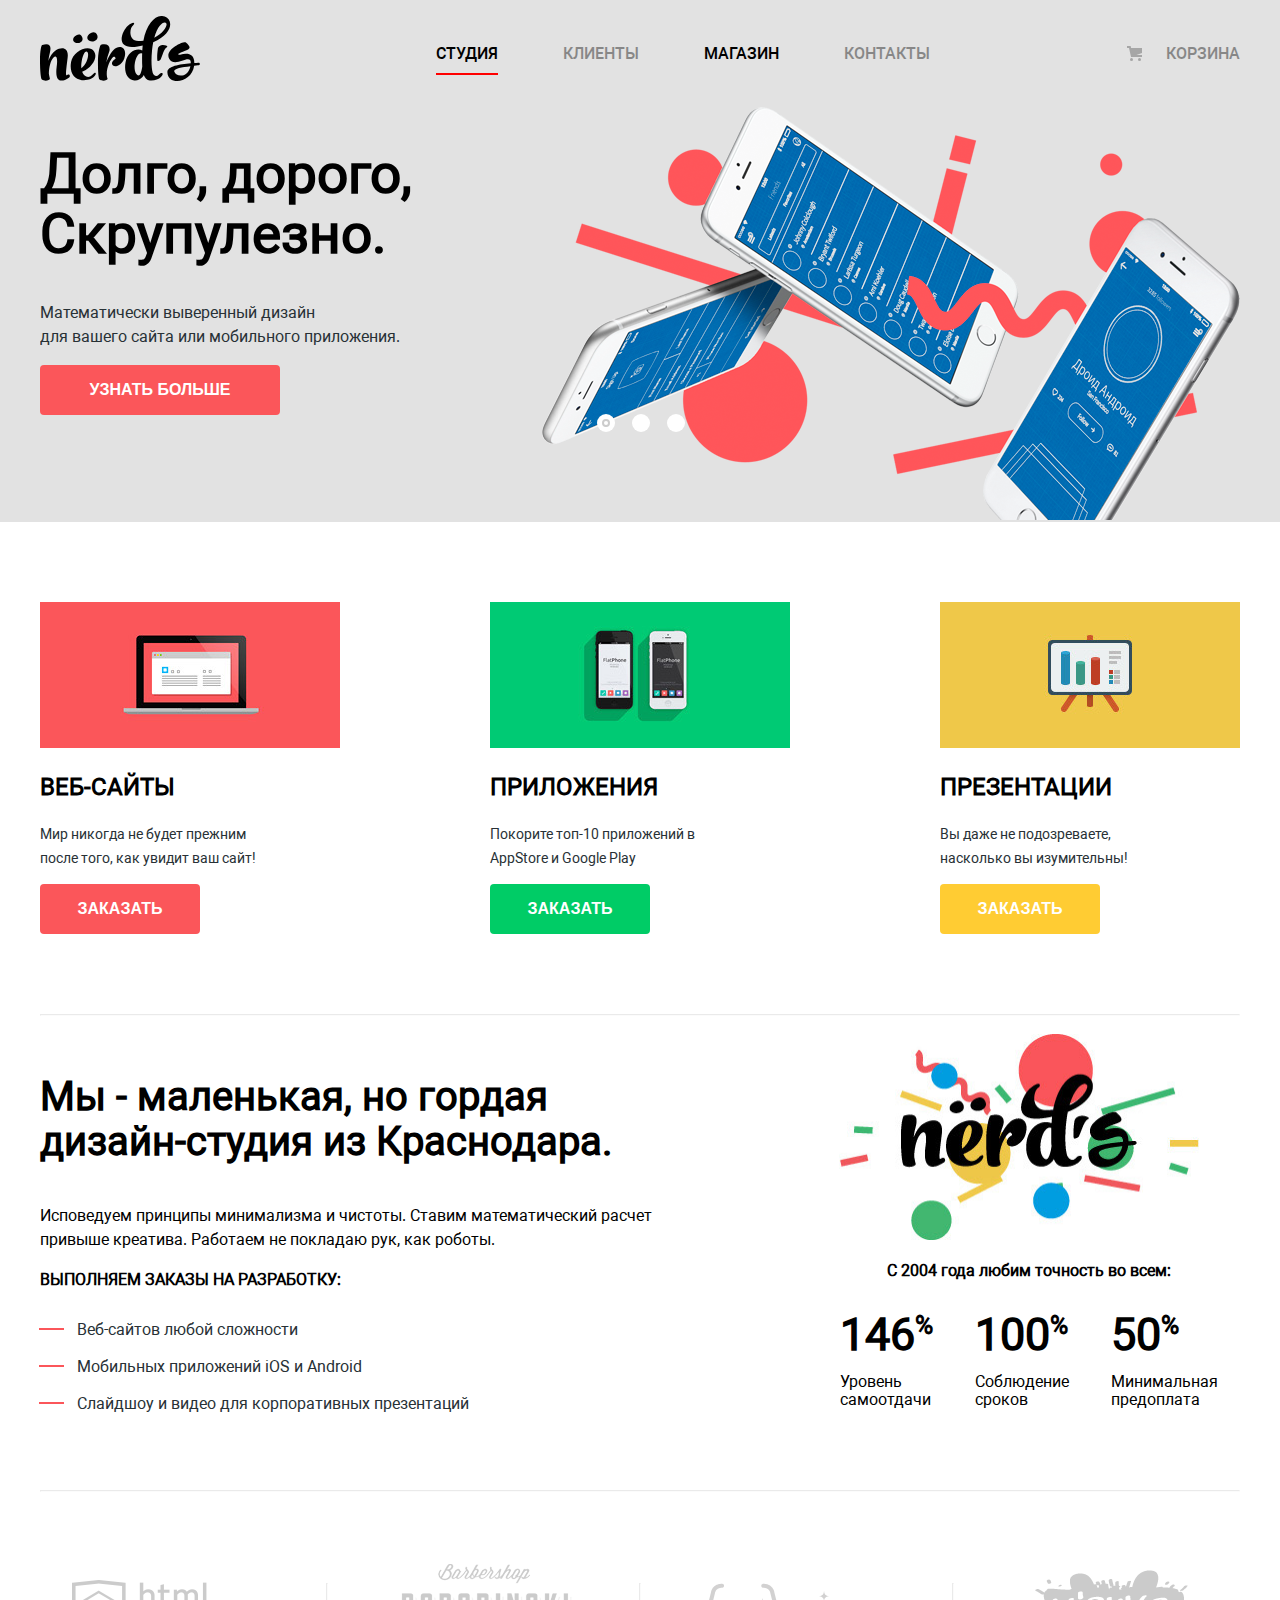
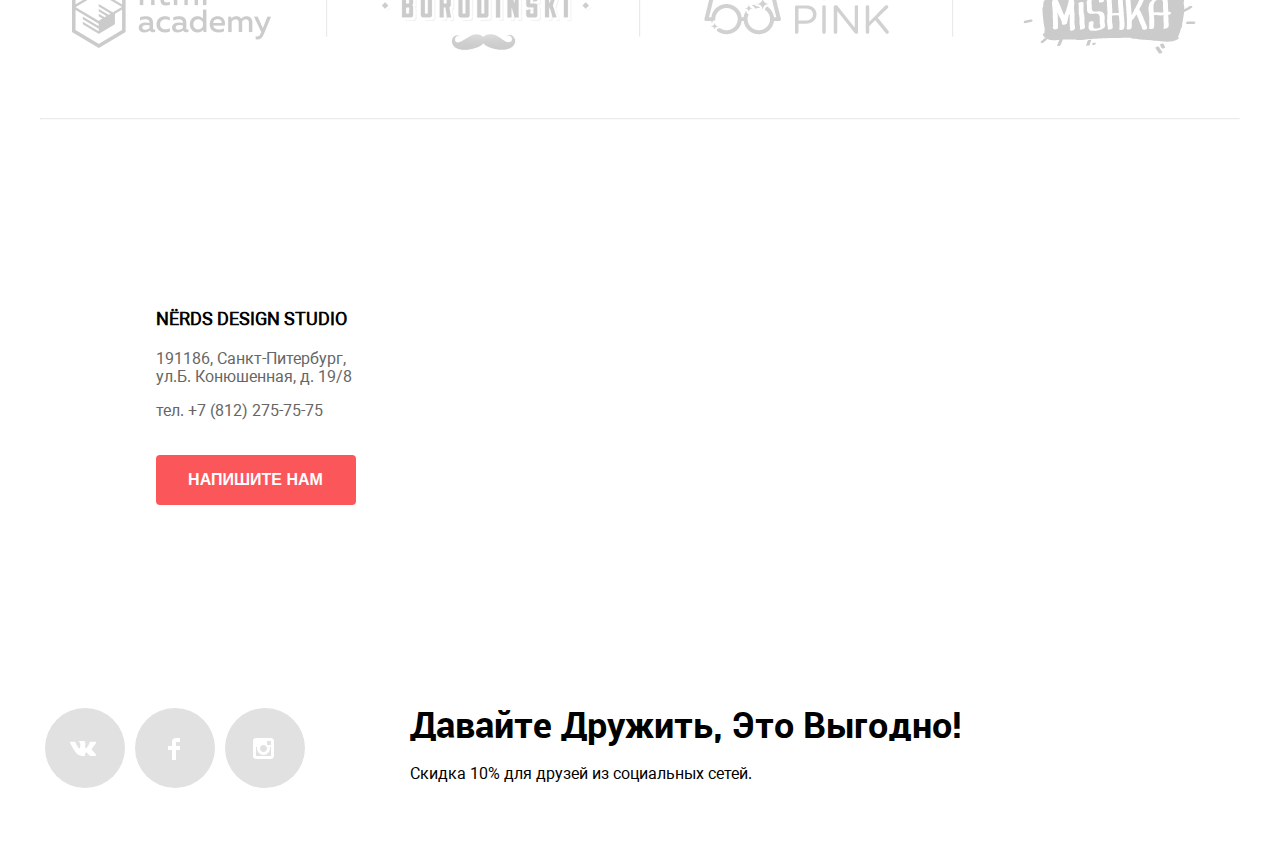
==== commit 98e2235a: "Small fixed" ====
--- a/index.html
+++ b/index.html
@@ -21,12 +21,12 @@
                 </ul>
                 <ul class = "navigation-list">
                     <li class = "navigation-item navigation-item-selected"><a href = "#">Студия</a></li>
-                    <li class = "navigation-item"><a href = "#">Клиенты</a></li>
+                    <li class = "navigation-item navigation-item-disabled"><a href = "#">Клиенты</a></li>
                     <li class = "navigation-item"><a href = "catalog.html">Магазин</a></li>
-                    <li class = "navigation-item"><a href = "#">Контакты</a></li>
+                    <li class = "navigation-item navigation-item-disabled"><a href = "#">Контакты</a></li>
                 </ul>
                 <ul class = "navigation-backet">
-                    <li class = "navigation-item navigation-backet-item"><a href = "#">Корзина</a></li>
+                    <li class = "navigation-item navigation-backet-item navigation-item-disabled"><a href = "#">Корзина</a></li>
                 </ul>
             </nav>
             <section class = "slider-advantages">
@@ -67,7 +67,7 @@
                             Работать днем, Как все? Мы против этого <br>
                             Ближе к полуночи работа только начинается.
                         </p>
-                        <button class = "advantage-button button-red button">
+                        <button class = "advantage-button button-red button" href = "#">
                             Узнать больше
                         </button>
                     </li>
--- a/css/Style.css
+++ b/css/Style.css
@@ -22,6 +22,7 @@
 
 ul{
     padding: 0px;
+
     list-style: none;
 }
 
@@ -47,6 +48,7 @@
     color: rgba(255,255,255,0.2);
 
     background: #d7373b;
+
     box-shadow: inset 0px 3px #c13135;
 }
 
@@ -58,6 +60,7 @@
     color: rgba(255,255,255,0.2);
 
     background: #00aa62;
+
     box-shadow: inset 0px 3px #009966;
 }
 
@@ -69,14 +72,15 @@
     color: rgba(255,255,255,0.2);
 
     background: #e5a722;
+
     box-shadow: inset 0px 3px #ce961f;
 }
 
 .button{
     display: inline-block;
-
+    width: 160px;
+    height: 50px;
     border: none;
-    border-radius: 4px;
 
     font-size: 16px;
     line-height: 18px;
@@ -85,8 +89,7 @@
     text-transform: uppercase;
     text-align: center;
 
-    width: 160px;
-    height: 50px;
+    border-radius: 4px;
 
     cursor: pointer;
 }
@@ -101,6 +104,7 @@
     padding: 0px;
 
     font-family: 'RobotoRegular','TimesNewRoman',sans-serif;
+
     background: #fff;
 }
 
@@ -131,7 +135,6 @@
     justify-content: space-around;
     align-items: center;
     flex-wrap: wrap;
-    
     width: 560px;
 }
 
@@ -147,7 +150,7 @@
     justify-content: left;
 }
 
-.navigation-item > a{
+.navigation-item a{
     font-size: 16px;
     line-height:30px;
     font-weight: 400;
@@ -157,18 +160,28 @@
     text-decoration: none;
 }
 
-.navigation-item > a:hover{
+.navigation-item a:hover{
     color: #fb565a;
 }
 
-.navigation-item > a:active{
+.navigation-item a:active{
     color: #000;
+
     opacity: 0.2;
 }
 
+.navigation-item-disabled a,
+.navigation-item-disabled a:hover,
+.navigation-item-disabled a:active{
+    color: #000;
+
+    opacity: 0.4;
+    cursor: default;
+}
+
 .navigation-item-selected > a{
+    padding-bottom: 10px;
     border-bottom: 2px solid red;
-    padding-bottom: 10px;
 }
 
 .navigation-backet{
@@ -201,17 +214,21 @@
 /*-----------------Слайдер------------------- */
 
 .slider-advantages{
+    position: relative;
+
+    height: 415px;
+
     overflow: hidden;
-    height: 415px;
-    position: relative;
 }   
 
 .slider{
     position: absolute;
-    display: flex;
+
+    display: flex;
+    margin: 0;
     height: 100%;
     width: 3480px;
-    margin: 0;
+
     transition: all 1s ease-in-out;
     -webkit-transition: all 1s ease-in-out;
     -moz-transition: all 1s ease-in-out;
@@ -222,35 +239,39 @@
 .slider-item{
     display: block;
     flex-shrink: 0;
-
     width: 1200px;
     height: 415px;
+
     transition: all 1s ease 0s;
-}
-
-.slide-1{
-    background-image: url("../img/index_products/slide1.png"); 
+    -webkit-transition: all 1s ease 0s;
+    -moz-transition: all 1s ease 0s;
+    -ms-transition: all 1s ease 0s;
+    -o-transition: all 1s ease 0s;
+}
+
+.slide-1,
+.slide-2,
+.slide-3{
     background-repeat: no-repeat;
     background-position-x: right;   
 }
 
+.slide-1{
+    background-image: url("../img/index_products/slide1.png");  
+}
+
 .slide-2{
     background-image: url("../img/index_products/slide2.png"); 
-    background-repeat: no-repeat;
-    background-position-x: right;
 }
 
 .slide-3{
     background-image: url("../img/index_products/slide3.png"); 
-    background-repeat: no-repeat;
-    background-position-x: right;
 }
 
 .slider-advantage-title{
     font-size: 55px;
-    line-height:60px;
+    line-height: 60px;
     font-weight: 600;
-
     color: #000;
 
     text-decoration: none;
@@ -266,22 +287,20 @@
 
 .control-panel{
     position: absolute;
-    display: flex;
-
     bottom: 90px;
-    left: 45%;     
+    left: 45%;    
+
+    display: flex; 
 }
 
 .slide-button{
+    position: relative;
+    z-index: 2;
+    
+    display: inline-flex;
+    margin-left: 17px;
     width: 18px;
     height: 18px;
-
-    position: relative;
-    z-index: 2;
-
-    display: inline-flex;
-
-    margin-left: 17px;
 
     background-color: #fff;
     border-radius: 50%;
@@ -299,6 +318,7 @@
     width: 4px;
     height: 4px;
     border: 2px solid #ccc;
+
     border-radius: 20px; 
     background-color: #fff;
 }
@@ -308,16 +328,15 @@
     height: 50px;
 }
 
-/*-----------------------Продукция--------------*/
+/*---------------Продукция--------------*/
 
 .product-list{
-    margin-top: 80px;
-    margin-bottom: 80px;
-
     display: flex;
     flex-direction: row;
     justify-content: space-between;
     width: 100%;
+    margin-top: 80px;
+    margin-bottom: 80px;
 }
 
 .product-item > h2{
@@ -334,24 +353,22 @@
     color: #283136;
 }
 
-/*-----------------О нас------------------- */
+/*---------------О нас-------------- */
 .about-us{
+    display: flex;
+    justify-content: space-between;
+    width: 1200px;
     padding-top: 10px;
     padding-bottom: 50px;
-
-    display: flex;
-    justify-content: space-between;
-    width: 1200px;
 }
 
 .summary{
+    width: 660px;
     padding-right: 20px;
-
-    width: 660px;
 }
 
 .summary > h3{
-    font-size:40px;
+    font-size: 40px;
     line-height: 45px;
     font-weight: 600;
 }
@@ -366,12 +383,13 @@
     font-size: 16px;
     line-height: 24px;
     font-weight: bold;
+    color:#000;
     text-transform: uppercase;
-    color:#000;
 }
 
 .order-type-item{
     position: relative;
+
     margin-left: 37px;
 
     font-size: 16px;
@@ -388,13 +406,12 @@
     top: 23px;
 
     display: block;
-
+    width: 25px;
     height: 2px;
-    width: 25px;
 
     background-image: url("../img/index_products/list-style-img.jpg");
     background-repeat: no-repeat;
-    background-position: 0px 0;
+    background-position: 0 0;
 }
 /*---------------Статистика--------------------*/
 
@@ -403,14 +420,13 @@
 }
 
 .statistic{
-    padding-left: 20px;
-
     display: flex;
     flex-direction: column;
     align-items: center;
-}
-
-.statistic > caption > h4{
+    padding-left: 20px;
+}
+
+.statistic-title{
     font-size: 18px;
     line-height: 24px;
     font-weight: 700;
@@ -418,33 +434,32 @@
 }
 
 .procent{
-    font-size:45px;
+    font-size: 45px;
     font-weight: 700;
 }
 
 sup{
-    font-size:25px;
+    font-size: 25px;
 }
 
 .lvl{
-    font-size:16px;
+    font-size: 16px;
     line-height: 18px;
 }
 
 /*-------------Партнеры----------------------*/
 
 .partners-list{
-    padding-top: 10px;
-
     display: flex;
     flex-direction: row;
     justify-content: space-between;
     align-items: baseline;
+    padding-top: 10px;
 }
 
 .partners-list > hr{ 
+    height: 52px;
     margin: auto;
-    height: 52px;
 }
 
 .partners-item{
@@ -460,34 +475,38 @@
 }
 
 /*------Местоположение-------*/
+
 .our-location{
     position: relative;
 
+    height: 420px;
     margin-top: 70px;
 
     background-color: #fff;
-    /* background-image: url(../img/index_products/map.jpg); */
-    height: 420px;
 }
 
 #map{
+    position: relative;
+    z-index: 1;
+
     width: 100%;
     height: 100%;
-    z-index: 1;
-}
-
-.map-marker{
+}
+
+.map-pointer{
     position: absolute;
-    bottom: 0;
-    background-image: url("../img/index_products/map-marker.png");
+    top: 81px;
+    left: 600px;
 
     width: 350px;
     height: 190px;
+
+    background-image: url("../img/index_products/map-marker.png");
 }
 
 .address {
-    position: absolute; /* Центровка конрейнера*/
-    top: 73px;
+    position: absolute; 
+    top: 59px;
     left: 112px;
     z-index: 2;
 
@@ -516,25 +535,22 @@
     width: 200px;
 }
 
-/*------Футер-----------*/
+/*-----------Футер-----------*/
 .social{
-    margin: 50px 0px 40px 0px;
-
     display: flex;
     flex-direction: row;
     align-items: center;
+    margin: 50px 0px 40px 0px;
 }
 
 .social-list{
-    margin-top: 48px;
-    margin-right: 0px;
-
-
     display: flex;
     align-items: center;
     flex-direction: row;
     justify-content: space-around;
     width: 270px;
+    margin-top: 48px;
+    margin-right: 0px;
 
     list-style:none;
 }
@@ -551,11 +567,11 @@
 .text-footer > h4{
     margin-bottom: 0px;
 
+    font-family: "RobotoBold";
     font-size: 36px;
     line-height: 36px;
     font-weight: 700;
     text-transform: capitalize;
-    font-family: "RobotoBold";
 }
 
 .text-footer > p{
@@ -583,6 +599,7 @@
     float: left;
     width: 80px;
     height: 80px;
+
     border-radius: 50%;
     background: #e1e1e1;
 }
@@ -592,23 +609,26 @@
 .social-icon:focus{
     background: #d7373b;
     box-shadow: inset 0px 3px #c13135;
-    
 }
 
 .icon-cart-icon::before {
     content: url("../img/svg/cart-icon.svg");
+
     color: #fff;
 }
 .social-icon-fb::before {
     content: url("../img/svg/fb-icon.svg");
+
     color: #fff;
 }
 .social-icon-inst::before {
     content: url("../img/svg/insta-icon.svg");
+
     color: #fff;
 }
 .social-icon-vk::before {
     content: url("../img/svg/vk-icon.svg");
+
     color: #fff;
 }
 
@@ -633,50 +653,48 @@
     opacity: 0.3;
 }
 
-/*-----Catalog.html------*/
+/*------Catalog.html------*/
 
 .header-title{
     padding: 9px 0 110px 0;
 
-    text-align: center;
+    font-family: "RobotoMedium";
     font-size: 50px;
     line-height: 50px;
     font-weight: 600;
-    font-family: "RobotoMedium";
+    text-align: center;
 }
 
 .sorting{
-    margin-bottom: 33px;
-
     display: flex;
     justify-content: space-between;
     align-items: baseline;
+    margin-bottom: 33px;
 }
 
 .sorting h2{
-    text-transform: uppercase;
-
     font-size: 18px;
     line-height: 18px;
     font-weight: 700;
+    text-transform: uppercase;
 }
 
 .sorting-by{
     display: flex;
-    width: 363px;
     flex-direction: row;
     justify-content: space-between;
+    width: 363px;
 
     text-transform: uppercase;
 }
 
 .sorting-by-elements a{
+    font-size: 14px;
+    line-height: 18px;    
+    color: #000;
+    
     text-decoration: none;
-    color: #000;
     opacity: 0.3;
-
-    font-size: 14px;
-    line-height: 18px;
 }
 
 .sorting-by-elements a:hover{
@@ -686,34 +704,33 @@
 .active-sort a,
 .sorting-by-elements a:active{
     color: #000;
+
     opacity: 1;
 }
 
 .sort-down{
     display: block;
+    width: 0;
+    height: 0;
+    border-top: 15px solid RGBA(0,0,0,0.3);
+    border-right: 8px solid transparent;
+	border-left: 8px solid transparent;
     margin-left: 48px;
-
+}
+
+.sort-up{
+    display: block;
     width: 0;
 	height: 0;
+    border-right: 8px solid transparent;
+    border-bottom: 15px solid RGBA(0,0,0,0.3);
 	border-left: 8px solid transparent;
-	border-right: 8px solid transparent;
-	border-top: 15px solid RGBA(0,0,0,0.3);
-}
-
-.sort-up{
-    display: block;
-
-    width: 0;
-	height: 0;
-	border-left: 8px solid transparent;
-	border-right: 8px solid transparent;
-	border-bottom: 15px solid RGBA(0,0,0,0.3);
 }
 
 .active-sort-order,
 .sort-up:active{
+    border-top-color: #000000;
     border-bottom-color: #000000;
-    border-top-color: #000000;
 }
 
 .sort-up:hover,
@@ -744,12 +761,15 @@
 
 .buttons-template{
     position: relative;
+
     display: block;
     width: 360px;
     height: 40px;
+    border-top-right-radius: 3px;
     border-top-left-radius: 3px;
-    border-top-right-radius: 3px;
+
     background: #e9e9e9;
+
     transition: all 0.35s ease-in-out;
     -webkit-transition: all 0.35s ease-in-out;
     -moz-transition: all 0.35s ease-in-out;
@@ -759,12 +779,14 @@
 
 .template-item{
     position: relative;
-    margin-bottom: 33px;
+
+    width: 360px;
+    height: 616px;
     border: 1px solid #e9e9e9;
     border-top-left-radius: 5px;
     border-top-right-radius: 5px;
-    width: 360px;
-    height: 616px;
+    margin-bottom: 33px;
+
     transition: all 0.35s ease-in-out;
     -webkit-transition: all 0.35s ease-in-out;
     -moz-transition: all 0.35s ease-in-out;
@@ -775,10 +797,11 @@
 .template-describe{
     position: absolute;
     bottom: 0;
+
     width: 360px;
     height: 231px;
+
     background: #eee;
-
     opacity: 0;
 
     transition:all 0.35s ease-in-out;
@@ -790,7 +813,6 @@
 
 .button-buy-template{
     display: inline-block;
-
     width: 200px;
 }
 
@@ -813,8 +835,7 @@
     font-size: 16px;
     line-height: 18px;
     font-weight: 300;
-
-    text-align: center
+    text-align: center;
 }
 
 .template-item:hover .template-describe{
@@ -837,12 +858,9 @@
     display: block;
     width: 14px;
     height: 14px;
+
+    border-radius: 50%;
     background: #fff;
-    border-radius: 50%;
-    -webkit-border-radius: 50%;
-    -moz-border-radius: 50%;
-    -ms-border-radius: 50%;
-    -o-border-radius: 50%;
 }
 
 .buttons-template i::before{
@@ -853,29 +871,24 @@
     display: block;
     width: 14px;
     height: 14px;
+
     background: #fff;
     border-radius: 50%;
-    -webkit-border-radius: 50%;
-    -moz-border-radius: 50%;
-    -ms-border-radius: 50%;
-    -o-border-radius: 50%;
 }
 
 
 .buttons-template i::after{
     content: "";
+
     position: absolute;
     left: 24px;
 
     display: block;
     width: 14px;
     height: 14px;
+
     background: #fff;
     border-radius: 50%;
-    -webkit-border-radius: 50%;
-    -moz-border-radius: 50%;
-    -ms-border-radius: 50%;
-    -o-border-radius: 50%;
 }
 
 .form-sidebar{
@@ -885,7 +898,7 @@
 
 .form-sidebar fieldset{
     border: none;
-    padding:0;
+    padding: 0;
 }
 
 .form-sidebar fieldset:first-child{
@@ -904,19 +917,15 @@
 
 .breadcrumbs{
     display: flex;
-
     width: 460px;
 }
 
 .breadcrumbs-item{
-    margin-right: 11px;
     width: 50px;
     height: 50px;
+    margin-right: 11px;
+
     border-radius: 3px;
-    -webkit-border-radius: 3px;
-    -moz-border-radius: 3px;
-    -ms-border-radius: 3px;
-    -o-border-radius: 3px;
     background: #eee;
 }
 
@@ -944,33 +953,34 @@
     margin: 0 auto;
     padding-top: 15px;
     padding-bottom: 15px;
-    text-align: center;
-
-    text-decoration: none;
+
     font-size: 16px;
     line-height: 18px;
     font-weight: 600;
     color: #000;
+    text-align: center;
+
+    text-decoration: none;
 }
 
 .breadcrumbs-select,
 .breadcrumbs-select:hover,
 .breadcrumbs-select:active{
     box-sizing: content-box;
-
     width: 44px;
     height: 44px;
+    border: 3px solid #eee;
+    
     background: #fff;
-    border: 3px solid #eee;
 
     cursor: default
 }
 
 .breadcrumbs-select a{
-    cursor: default;
-
     padding-top: 12px;
     padding-bottom: 14px;
+
+    cursor: default;
 }
 
 /*--------Модальное окно-----------*/
@@ -990,43 +1000,39 @@
 }
 
 .modal-wrapper{
+    box-sizing: border-box;
     position: relative;
-
-    padding-left: 84px;
-    padding-right: 84px;
-    padding-bottom: 100px;
-    padding-top: 20px;
-
-    box-sizing: border-box;
+    
+    padding: 20px 84px 100px 84px;
 }
 
 .modal-form{
-    width: 773px;
     display: flex;
     flex-direction: row;
     flex-wrap: wrap;
+    width: 773px;
 }
 
 .modal-form input{
+    box-sizing: border-box;
     width: 350px;
     height: 45px;
-
     margin-top: 10px;
     padding-left: 14px;
 
     border-radius: 3px;
     border-color: #ccc;
-    box-sizing: border-box;
-
-    font-family: inherit;
+
+    font-family: "RobotoRegular";
     font-size: 16px;
     line-height: 18px;
+
     opacity: 0.5;
 }
 
 .modal-form label:nth-child(2){
+    margin-bottom: 30px;
     margin-left: 73px;
-    margin-bottom: 30px;
 }
 
 .modal-form label:nth-child(3){
@@ -1034,20 +1040,20 @@
 }
 
 .modal-form label:nth-child(3) textarea{
-    width:100%;
+    box-sizing: border-box;
+    width: 100%;
     height: 120px;
-
     margin-top: 10px;
     margin-bottom: 47px;
+    padding-top: 11px;
     padding-left: 13px;
-    padding-top: 11px;
-
-    box-sizing: border-box;
+
     border-radius: 3px;
     
-    font-family: inherit;
+    font-family: "RobotoRegular";
     font-size: 16px;
     line-height: 18px;
+
     opacity: 0.5;
 }
 .modal-button{
@@ -1062,14 +1068,11 @@
     top: 80px;
 
     display: block;
-
     width: 21px;
     height: 21px;
 
     background-image: url("../img/svg/close-cross.svg");
-
     opacity: 0.3;
-
     cursor: pointer;
 }
 
@@ -1084,19 +1087,16 @@
 .range-div{
     width: 260px;
     height: 80px;
+
     background: #eee;
     border-radius: 5px;
-    -webkit-border-radius: 5px;
-    -moz-border-radius: 5px;
-    -ms-border-radius: 5px;
-    -o-border-radius: 5px;
 }
 
 .second-label{
     margin-left: 22px;
 }
 
-input[type="text"]{
+input[type="number"]{
     font-family: 'RobotoRegular','TimesNewRoman',sans-serif;
     font-size: 16px;
     line-height: 22px;
@@ -1105,19 +1105,14 @@
 /* Настройка бегунка в форме catalog.html */
 input[type=range] {
     -webkit-appearance: none;
-    margin-left:20px;
-    margin-top: 22px;
-    width: 219px;
-    height: 40px;
-    background: #eee;
-
-    margin-left:15px;
-    margin-top: 2px;
     width: 225px;
     height: 36px;
-
-    padding-top:  20px;
+    margin-top: 2px;
+    margin-left: 15px;
+    padding-top: 20px;
     padding-bottom: 20px;
+
+    background: #eee;
 }
 
 input[type=range]:focus {
@@ -1127,22 +1122,26 @@
 input[type=range]::-webkit-slider-runnable-track {
     width: 100%;
     height: 2px;
-    cursor: pointer;
+    
     animation: 0.2s;
+
     background: #d7dcde;
     border-radius: 1.3px;
+    cursor: pointer;
 }
 
 /* Range' thumb in Chrome*/
 input[type=range]::-webkit-slider-thumb {
-    box-shadow: 0 2.3px #cccdcd;
+    width: 20px;
+    height: 20px;
+    border: 8.3px solid #fff;
     margin-top: -10px;
-    border: 8.3px solid #fff;
-    height: 20px;
-    width: 20px;
+
     border-radius: 50%;
     background: #ababab;
+    box-shadow: 0 2.3px #cccdcd;
     cursor: pointer;
+
     /*Скрытие дефолтного слайдера */
     -webkit-appearance: none;
 }
@@ -1151,21 +1150,24 @@
 input[type=range]::-moz-range-track {
     width: 100%;
     height: 2px;
-    cursor: pointer;
+
     animation: 0.2s;
+
     background: #d7dcde;
     border-radius: 1.3px;
+    cursor: pointer;
 }
 
 /* Range' thumb in Mozilla*/
 input[type=range]::-moz-range-thumb {
-    box-shadow: 0 2.3px #cccdcd;
+    width: 3px;
+    height: 3px;
     border: 9px solid #fff;
-    height: 3px;
-    width: 3px;
+
     border-radius: 50%;
     background: #ababab;
     cursor: pointer;
+    box-shadow: 0 2.3px #cccdcd;
 }
 
 /* Lower-fill for Mozilla */
@@ -1183,41 +1185,46 @@
     width: 100%;
     height: 2px;
     border-color: transparent;
+    border-width: 16px 0;
+
+    color: transparent;
+
+    animation: 0.2s;
+    -webkit-animation: 0.2s;
+
+    background: transparent;
     cursor: pointer;
-    animation: 0.2s;
-    background: transparent;
-    border-color: transparent;
-    border-width: 16px 0;
-    color: transparent;
-    -webkit-animation: 0.2s;
 }
 
 /* Range' color setting for  lower in ME */
 input[type=range]::-ms-fill-lower {
+    border: none;
+    
+    border-color: transparent;
     background: #d7dcde;
+    box-shadow: none;
+}
+
+/* Range' color setting for upper in ME */
+input[type=range]::-ms-fill-upper {
     border: none;
     border-color: transparent;
-    box-shadow: none;
-}
-
-/* Range' color setting for upper in ME */
-input[type=range]::-ms-fill-upper {
+
     background: #d7dcde;
-    border: none;
-    border-color: transparent;
     box-shadow: none;
 }
 
 /* Range' thumb in ME*/
 input[type=range]::-ms-thumb {
+    width: 4px;
+    height: 4px;
     margin-top: -1px;
-    box-shadow: 0 2.3px #cccdcd;
     border: 9px solid #fff;
-    height: 4px;
-    width: 4px;
+
     border-radius: 50%;
     background: #ababab;
     cursor: pointer;
+    box-shadow: 0 2.3px #cccdcd;
 }
 
 /*Fill upper Range before thumb */
@@ -1230,29 +1237,33 @@
     background: #d7dcde;
 }
 
-.form-sidebar input[type = "text"]{
+.form-sidebar input[type = "number"]{
+    width: 80px;
+    height: 38px;
+    border: none;
+    margin-top: 14px;
     margin-left: 10px;
-    margin-top: 14px;
-
-    border: none;
-    height: 38px;
-    width: 80px;
+
+    font-size: 16px;
+    text-align: center;
+    
     background: #eee;
     border-radius: 3px;
-    -webkit-border-radius: 3px;
-    -moz-border-radius: 3px;
-    -ms-border-radius: 3px;
-    -o-border-radius: 3px;
-
-    font-size: 16px;
-    text-align: center;
+}
+
+input::-webkit-outer-spin-button,
+input::-webkit-inner-spin-button {
+    -webkit-appearance: none;
+}
+
+input[type='number'] {
+    -moz-appearance: textfield;
 }
 
 .form-button{
+    width: 260px;
+    height: 50px;
     margin-top: 48px;
-
-    height: 50px;
-    width: 260px;
 
     color: #000;
 }
@@ -1262,9 +1273,10 @@
 }
 
 .form-button:active{
+    color: RGBA(0,0,0,0.3);
+    
+    background: #d5d5d5;
     box-shadow: inset 0 3px #bfbfbf;
-    background: #d5d5d5;
-    color: RGBA(0,0,0,0.3);
 }
 
 .value{
@@ -1304,61 +1316,77 @@
 
 .radio__text {
 	position: relative;
+
+    height: 22px;
     padding: 0 0 0 40px;
-    cursor: pointer;
     
-    color: #283136;
     font-weight: 500;
-    height: 22px;
     line-height: 26px;
     font-weight: 500;
+    color: #283136;
 
     transition: all ease-in-out 0.1s;
     -webkit-transition: all ease-in-out 0.1s;
     -moz-transition: all ease-in-out 0.1s;
     -ms-transition: all ease-in-out 0.1s;
     -o-transition: all ease-in-out 0.1s;
+
+    cursor: pointer;
 }
 .radio__text:before {
     content: '';
+
     position: absolute;
     top: -3px;
     left: 0;
+
     width: 18px;
     height: 18px;
     border: 5px solid RGBA(77,77,77,0.4);
-    border-radius: 50%;
-    background: #FFF;
+
     transition: all ease-in-out 0.2s;
     -webkit-transition: all ease-in-out 0.2s;
     -moz-transition: all ease-in-out 0.2s;
     -ms-transition: all ease-in-out 0.2s;
     -o-transition: all ease-in-out 0.2s;
+
+    border-radius: 50%;
+    background: #FFF;
 }
 .radio__text:after {
     content: '';
+
     position: absolute;
     top: 7px;
     left: 11px;
+
     width: 7px;
     height: 7px;
-    border-radius: 50%;
-    background: RGBA(77,77,77,0.4);
-    opacity: 0;
+
     transform: scale(0);
+    -webkit-transform: scale(0);
+    -moz-transform: scale(0);
+    -ms-transform: scale(0);
+    -o-transform: scale(0);
+
     transition: all ease-in-out 0.2s;
     -webkit-transition: all ease-in-out 0.2s;
     -moz-transition: all ease-in-out 0.2s;
     -ms-transition: all ease-in-out 0.2s;
     -o-transition: all ease-in-out 0.2s;
+    
+    border-radius: 50%;
+    background: RGBA(77,77,77,0.4);
+    opacity: 0;
 }
 .radio input:checked + .radio__text:after {
-    opacity: 1;
     transform: scale(1);
     -webkit-transform: scale(1);
     -moz-transform: scale(1);
     -ms-transform: scale(1);
     -o-transform: scale(1);
+
+    opacity: 1;
 }
 .radio input:hover + .radio__text:before{
     border-color: RGBA(77,77,77,1);
@@ -1388,8 +1416,10 @@
 .radio input {
 	position: absolute;
 	z-index: -1;
-	opacity: 0;
+
 	margin: 10px 0 0 7px;
+
+    opacity: 0;
 }
 
 label.radio{
@@ -1401,45 +1431,57 @@
 .checkbox input {
 	position: absolute;
 	z-index: -1;
-	opacity: 0;
+
 	margin: 10px 0 0 20px;
+
+    opacity: 0;
 }
 .checkbox__text {
 	position: relative;
+
 	padding: 0 0 0 42px;
-    cursor: pointer;
     
     height: 17px;
     line-height: 11px;
     font-weight: 500;
+
+    cursor: pointer;
 }
 .checkbox__text:before {
-    z-index: 0;
-
     content: '';
+
     position: absolute;
     top: -8px;
     left: 0px;
+    z-index: 0;
+
     width: 18px;
     height: 18px;
     border: 3px solid RGBA(166,166,166,0.3);
+
     border-radius: 3px;
     background: #fff;
 }
 .checkbox__text:after {
-    z-index: 3;
-
     content: '';
+
     position: absolute;
     top: -8px;
     left: 0px;
+    z-index: 3;
+
     width: 25px;
     height: 20px;
-    background: url("/img/svg/checkbox-on.svg");
+
+    background: url("../img/svg/checkbox-on.svg");
+    
+    transform: scale(0);
     -webkit-transform: scale(0);
-    transform: scale(0);
+    -moz-transform: scale(0);
+    -ms-transform: scale(0);
+    -o-transform: scale(0);
+    transition: transform .3s;
     -webkit-transition: transform .3s;
-    transition: transform .3s;
     -moz-transition: transform .3s;
     -ms-transition: transform .3s;
     -o-transition: transform .3s;
@@ -1449,8 +1491,11 @@
 }
 
 .checkbox input:checked + .checkbox__text::after {
+    transform: scale(1);
     -webkit-transform: scale(1);
-    transform: scale(1);
+    -moz-transform: scale(1);
+    -ms-transform: scale(1);
+    -o-transform: scale(1);
 }
 
 .checkbox input:disabled + .checkbox__text {
@@ -1463,4 +1508,4 @@
 
 .checkbox input:disabled + .checkbox__text::after {
 	background: RGBA(77, 77, 77,0.4);
-}+}
